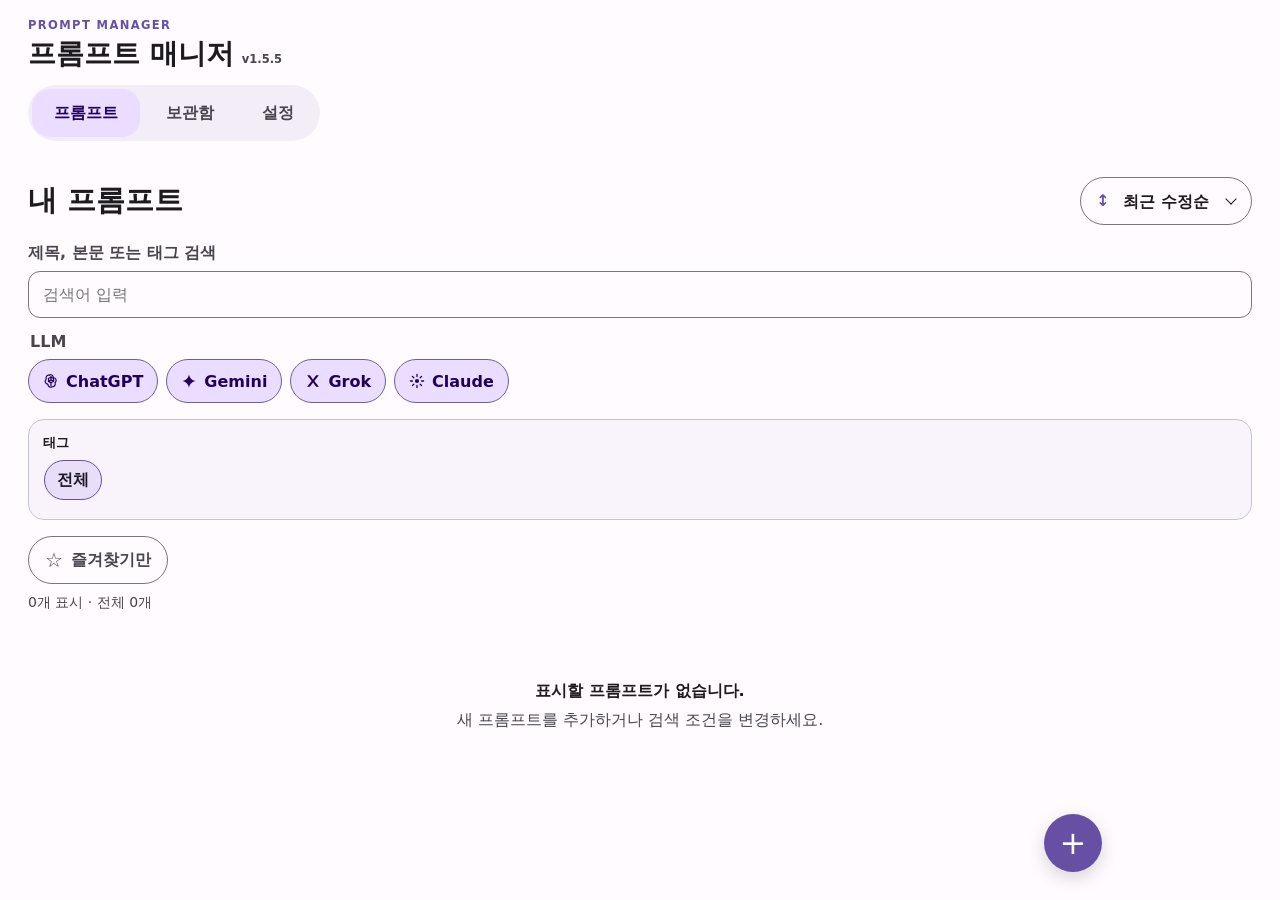
==== index.html @ d9c600dd "Release 1.5.5 archive swipe indicator" ====
<!doctype html>
<html lang="ko">
<head>
  <meta charset="UTF-8">
  <meta name="viewport" content="width=device-width, initial-scale=1, viewport-fit=cover">
  <meta name="theme-color" content="#6750a4">
  <meta name="description" content="ChatGPT, Gemini, Grok, Claude 프롬프트를 기기 안에 저장하고 관리하는 오프라인 PWA">
  <meta name="apple-mobile-web-app-capable" content="yes">
  <meta name="apple-mobile-web-app-status-bar-style" content="default">
  <meta name="apple-mobile-web-app-title" content="프롬프트 매니저">
  <title>Prompt Manager</title>
  <link rel="manifest" href="./manifest.webmanifest?v=1.5.5">
  <link rel="icon" href="./icons/icon.svg" type="image/svg+xml">
  <link rel="apple-touch-icon" href="./icons/icon.svg">
  <link rel="stylesheet" href="./styles.css?v=1.5.5">
  <link rel="stylesheet" href="./fixes.css?v=1.5.5">
  <link rel="stylesheet" href="./detail-layout.css?v=1.5.5">
  <link rel="stylesheet" href="./archive-grouping.css?v=1.5.5" data-archive-grouping-style>
  <link rel="stylesheet" href="./image-viewer-fit.css?v=1.5.5">
  <link rel="stylesheet" href="./tag-ui-fixes.css?v=1.5.5">
  <link rel="stylesheet" href="./favorite-editor-ui.css?v=1.5.5">
</head>
<body>
  <div class="app-shell">
    <header class="top-app-bar">
      <div>
        <p class="eyebrow">Prompt Manager</p>
        <div class="app-title-row">
          <h1>프롬프트 매니저</h1>
          <span class="app-version-badge" aria-label="앱 버전 1.5.5">v1.5.5</span>
        </div>
      </div>
      <button id="installButton" class="icon-button hidden" type="button" aria-label="앱 설치" title="앱 설치">↓</button>
    </header>

    <nav class="navigation" aria-label="주요 화면">
      <button class="nav-item active" type="button" data-route="library" aria-current="page">보관함</button>
      <button class="nav-item" type="button" data-route="settings">설정</button>
    </nav>

    <main>
      <section id="libraryScreen" class="screen active" aria-labelledby="libraryHeading">
        <div class="screen-heading">
          <div>
            <h2 id="libraryHeading">내 프롬프트</h2>
            <p id="promptCount" class="supporting-text">0개</p>
          </div>
          <button id="addPromptButton" class="filled-button" type="button">새 프롬프트</button>
        </div>

        <div class="search-box">
          <label for="searchInput">제목, 본문 또는 태그 검색</label>
          <input id="searchInput" type="search" autocomplete="off" placeholder="검색어 입력">
        </div>

        <div class="filter-grid" aria-label="목록 필터와 정렬">
          <fieldset class="llm-filter-field">
            <legend>LLM</legend>
            <div id="llmFilterButtons" class="llm-filter-buttons" role="group" aria-label="LLM 조회 조건">
              <button class="llm-filter-button active" type="button" data-llm-filter="CHATGPT" aria-pressed="true">ChatGPT</button>
              <button class="llm-filter-button active" type="button" data-llm-filter="GEMINI" aria-pressed="true">Gemini</button>
              <button class="llm-filter-button active" type="button" data-llm-filter="GROK" aria-pressed="true">Grok</button>
              <button class="llm-filter-button active" type="button" data-llm-filter="CLAUDE" aria-pressed="true">Claude</button>
            </div>
            <select id="llmFilter" class="visually-hidden" tabindex="-1" aria-hidden="true">
              <option value="ALL" selected>전체</option>
            </select>
          </fieldset>
          <div class="list-options">
            <label class="sort-field">
              <span>정렬</span>
              <select id="sortOrder">
                <option value="UPDATED_DESC">최근 수정순</option>
                <option value="CREATED_DESC">최근 생성순</option>
                <option value="TITLE_ASC">제목순</option>
              </select>
            </label>
            <label class="checkbox-field">
              <input id="favoritesOnly" type="checkbox">
              <span>즐겨찾기만</span>
            </label>
          </div>
        </div>

        <div id="promptList" class="prompt-list" aria-live="polite"></div>
        <div id="emptyState" class="empty-state hidden">
          <strong>표시할 프롬프트가 없습니다.</strong>
          <p>새 프롬프트를 추가하거나 검색 조건을 변경하세요.</p>
        </div>
      </section>

      <section id="settingsScreen" class="screen" aria-labelledby="settingsHeading">
        <div class="screen-heading">
          <div>
            <h2 id="settingsHeading">설정</h2>
            <p class="supporting-text">데이터는 이 브라우저의 IndexedDB에만 저장됩니다.</p>
          </div>
        </div>

        <div class="settings-stack">
          <section class="card" aria-labelledby="themeHeading">
            <h3 id="themeHeading">테마</h3>
            <div class="radio-group">
              <label><input type="radio" name="theme" value="system" checked> 시스템 설정</label>
              <label><input type="radio" name="theme" value="light"> 라이트</label>
              <label><input type="radio" name="theme" value="dark"> 다크</label>
            </div>
          </section>

          <section class="card" aria-labelledby="backupHeading">
            <h3 id="backupHeading">백업 및 복원</h3>
            <p class="supporting-text">첨부 이미지를 포함한 JSON 백업 파일을 정기적으로 보관하세요.</p>
            <div class="button-row wrap">
              <button id="exportButton" class="outlined-button" type="button">JSON 백업</button>
              <button id="restoreButton" class="outlined-button" type="button">JSON 복원</button>
            </div>
            <label>
              <span>복원 방식</span>
              <select id="restoreMode">
                <option value="DEDUPLICATE">중복 제외 후 추가</option>
                <option value="APPEND">기존 데이터에 추가</option>
                <option value="REPLACE">기존 데이터 삭제 후 전체 복원</option>
              </select>
            </label>
            <input id="restoreFileInput" class="visually-hidden" type="file" accept="application/json,.json">
          </section>

          <section class="card" aria-labelledby="storageHeading">
            <h3 id="storageHeading">로컬 저장소</h3>
            <p id="storageSummary" class="supporting-text">저장소 정보를 불러오는 중입니다.</p>
            <button id="persistStorageButton" class="outlined-button" type="button">저장소 유지 요청</button>
          </section>

          <section class="card" aria-labelledby="aboutHeading">
            <h3 id="aboutHeading">앱 정보</h3>
            <dl class="info-list">
              <div><dt>버전</dt><dd>v1.5.5</dd></div>
              <div><dt>지원 LLM</dt><dd>ChatGPT · Gemini · Grok · Claude</dd></div>
              <div><dt>네트워크 전송</dt><dd>없음</dd></div>
              <div><dt>데이터 위치</dt><dd>현재 기기 브라우저</dd></div>
            </dl>
          </section>
        </div>
      </section>
    </main>
  </div>

  <dialog id="editorDialog" class="dialog">
    <form id="promptForm" method="dialog">
      <div class="dialog-header">
        <div>
          <p class="eyebrow">Prompt Editor</p>
          <h2 id="editorTitle">새 프롬프트</h2>
        </div>
        <button id="closeEditorButton" class="icon-button" type="button" aria-label="편집 닫기">×</button>
      </div>
      <div class="dialog-content form-card">
        <div class="editor-options-row">
          <label class="editor-llm-field">
            <span>LLM 종류</span>
            <select id="promptLlm" required>
              <option value="CHATGPT">ChatGPT</option>
              <option value="GEMINI">Gemini</option>
              <option value="GROK">Grok</option>
              <option value="CLAUDE">Claude</option>
            </select>
          </label>
        </div>
        <input id="promptFavoriteInput" class="visually-hidden" type="checkbox" tabindex="-1" aria-hidden="true">
        <label>
          <span>제목</span>
          <input id="promptTitleInput" type="text" autocomplete="off" maxlength="50" required>
          <small id="titleCount">0 / 50자</small>
        </label>
        <div class="content-editor-field">
          <div class="field-label-row">
            <label for="promptContentInput">본문</label>
            <div class="field-action-buttons" aria-label="본문 입력 도구">
              <button id="clearPromptContentButton" class="field-icon-button" type="button" aria-label="본문 전체 지우기" title="본문 전체 지우기">
                <svg viewBox="0 0 24 24" aria-hidden="true" focusable="false">
                  <path d="M4 7h16M9 7V4h6v3M7 7l1 13h8l1-13M10 11v5M14 11v5"></path>
                </svg>
              </button>
              <button id="pastePromptContentButton" class="field-icon-button" type="button" aria-label="클립보드 내용 붙여넣기" title="클립보드 내용 붙여넣기">
                <svg viewBox="0 0 24 24" aria-hidden="true" focusable="false">
                  <path d="M9 5h6M9 3h6v4H9zM8 5H6a2 2 0 0 0-2 2v12a2 2 0 0 0 2 2h8M16 13v8M12 17h8"></path>
                </svg>
              </button>
            </div>
          </div>
          <textarea id="promptContentInput" rows="7" required></textarea>
        </div>

        <section class="image-attachment-field" aria-labelledby="imageAttachmentLabel">
          <div class="image-attachment-header">
            <div>
              <span id="imageAttachmentLabel">이미지 첨부</span>
              <small id="editorImageCount">0 / 5장</small>
            </div>
            <button id="addPromptImagesButton" class="outlined-button compact-button" type="button">이미지 추가</button>
          </div>
          <input id="promptImageInput" class="visually-hidden" type="file" accept="image/*" multiple>
          <div id="editorImageList" class="editor-image-list" aria-live="polite"></div>
          <p id="editorImageEmpty" class="image-empty-message">이미지를 최대 5장까지 첨부할 수 있습니다.</p>
        </section>
      </div>
      <div class="dialog-actions">
        <button id="cancelEditorButton" class="text-button" type="button">취소</button>
        <button class="filled-button" type="submit">저장</button>
      </div>
    </form>
  </dialog>

  <dialog id="detailDialog" class="dialog">
    <article>
      <div class="dialog-header">
        <div>
          <div class="detail-heading-meta">
            <span id="detailLlm" class="llm-badge">ChatGPT</span>
            <span id="detailVersion" class="prompt-version">v1</span>
          </div>
          <h2 id="detailTitle"></h2>
        </div>
        <button id="closeDetailButton" class="icon-button" type="button" aria-label="상세 닫기">×</button>
      </div>
      <div class="dialog-content">
        <p id="detailDates" class="supporting-text"></p>
        <pre id="detailContent" class="prompt-content"></pre>
        <section id="detailImagesSection" class="detail-images-section" aria-labelledby="detailImagesHeading" hidden>
          <h3 id="detailImagesHeading">첨부 이미지</h3>
          <div id="detailImageStrip" class="detail-image-strip" aria-label="첨부 이미지 썸네일"></div>
        </section>
      </div>
      <div class="dialog-actions spread">
        <button id="deletePromptButton" class="danger-button" type="button">삭제</button>
        <div class="button-row">
          <button id="favoritePromptButton" class="outlined-button" type="button">즐겨찾기</button>
          <button id="editPromptButton" class="filled-button" type="button">수정</button>
          <button id="copyPromptButton" class="outlined-button" type="button">복사</button>
          <button id="duplicatePromptButton" class="outlined-button" type="button">복제</button>
        </div>
      </div>
    </article>
  </dialog>

  <dialog id="imageViewerDialog" class="image-viewer-dialog" aria-label="첨부 이미지 확대 보기">
    <button id="closeImageViewerButton" class="image-viewer-close" type="button" aria-label="이미지 닫기" title="닫기">×</button>
    <div id="imageViewerStage" class="image-viewer-stage">
      <img id="imageViewerImage" alt="">
    </div>
    <p id="imageViewerCaption" class="image-viewer-caption"></p>
  </dialog>

  <div id="snackbar" class="snackbar" role="status" aria-live="polite"></div>
  <script type="module" src="./update-manager.js?v=1.5.5"></script>
  <script type="module" src="./app.js?v=1.5.5"></script>
  <script type="module" src="./card-favorite.js?v=1.5.5"></script>
  <script type="module" src="./llm-filter.js?v=1.5.5"></script>
  <script type="module" src="./editor-tools.js?v=1.5.5"></script>
  <script type="module" src="./navigation.js?v=1.5.5"></script>
  <script type="module" src="./ui-enhancements.js?v=1.5.5"></script>
  <script type="module" src="./archive-llm-filter.js?v=1.5.5"></script>
  <script src="./version-display.js?v=1.5.5"></script>
</body>
</html>
---- styles.css ----
:root {
  color-scheme: light dark;
  --primary: #6750a4;
  --on-primary: #ffffff;
  --primary-container: #eaddff;
  --on-primary-container: #21005d;
  --surface: #fffbfe;
  --surface-container: #f3edf7;
  --surface-container-high: #ece6f0;
  --on-surface: #1d1b20;
  --on-surface-variant: #49454f;
  --outline: #79747e;
  --error: #b3261e;
  --shadow: rgba(0, 0, 0, 0.16);
  --radius: 18px;
  --safe-bottom: env(safe-area-inset-bottom, 0px);
  font-family: system-ui, -apple-system, BlinkMacSystemFont, "Segoe UI", sans-serif;
}

:root[data-theme="dark"] {
  --primary: #d0bcff;
  --on-primary: #381e72;
  --primary-container: #4f378b;
  --on-primary-container: #eaddff;
  --surface: #141218;
  --surface-container: #211f26;
  --surface-container-high: #2b2930;
  --on-surface: #e6e0e9;
  --on-surface-variant: #cac4d0;
  --outline: #938f99;
  --error: #f2b8b5;
  --shadow: rgba(0, 0, 0, 0.45);
}

* { box-sizing: border-box; }
html {
  max-width: 100%;
  overflow-x: hidden;
  background: var(--surface);
}
body {
  margin: 0;
  min-width: 280px;
  min-height: 100vh;
  background: var(--surface);
  color: var(--on-surface);
  max-width: 100%;
  overflow-x: hidden;
}
button, input, textarea, select { font: inherit; }
button { min-height: 48px; }
button, select, input, textarea { border-radius: 12px; }
button:focus-visible, input:focus-visible, textarea:focus-visible, select:focus-visible {
  outline: 3px solid color-mix(in srgb, var(--primary) 45%, transparent);
  outline-offset: 2px;
}

.app-shell { max-width: 980px; margin: 0 auto; padding-bottom: calc(88px + var(--safe-bottom)); }
.top-app-bar {
  display: flex;
  align-items: center;
  justify-content: space-between;
  min-height: 80px;
  padding: 18px 20px 12px;
  position: sticky;
  top: 0;
  z-index: 10;
  background: color-mix(in srgb, var(--surface) 92%, transparent);
  backdrop-filter: blur(18px);
}
h1, h2, h3, p { margin-top: 0; }
h1 { margin-bottom: 0; font-size: clamp(1.35rem, 5vw, 1.75rem); }
h2 { margin-bottom: 4px; font-size: clamp(1.35rem, 5vw, 1.8rem); }
h3 { margin-bottom: 10px; }
.eyebrow { margin-bottom: 3px; color: var(--primary); font-size: .72rem; font-weight: 800; letter-spacing: .12em; text-transform: uppercase; }
.supporting-text { color: var(--on-surface-variant); margin-bottom: 0; line-height: 1.5; }

.navigation {
  position: fixed;
  z-index: 20;
  bottom: 0;
  left: 0;
  right: 0;
  display: grid;
  grid-template-columns: repeat(2, 1fr);
  gap: 4px;
  padding: 8px max(12px, env(safe-area-inset-left)) calc(8px + var(--safe-bottom)) max(12px, env(safe-area-inset-right));
  background: var(--surface-container);
  border-top: 1px solid color-mix(in srgb, var(--outline) 24%, transparent);
}
.nav-item { border: 0; background: transparent; color: var(--on-surface-variant); font-weight: 700; }
.nav-item.active { background: var(--primary-container); color: var(--on-primary-container); border-radius: 18px; }

.screen { display: none; padding: 12px 18px 32px; }
.screen.active { display: block; }
.screen-heading { display: flex; align-items: flex-start; justify-content: space-between; gap: 16px; margin: 14px 0 18px; }
.screen-heading > div { min-width: 0; }

.card {
  background: var(--surface-container);
  border-radius: var(--radius);
  padding: 18px;
  box-shadow: 0 1px 2px var(--shadow);
}
.settings-stack { display: grid; gap: 14px; }
.form-card { display: grid; gap: 16px; }
.filter-grid { display: grid; grid-template-columns: minmax(0, 1fr) minmax(0, 1fr); gap: 12px; margin: 14px 0 18px; }
.filter-grid .checkbox-field { grid-column: 1 / -1; }

label { display: grid; gap: 7px; color: var(--on-surface-variant); font-weight: 700; }
input, textarea, select {
  width: 100%;
  color: var(--on-surface);
  background: var(--surface);
  border: 1px solid var(--outline);
  padding: 13px 14px;
}
textarea { resize: vertical; line-height: 1.55; }
small { color: var(--on-surface-variant); font-weight: 500; }
.search-box { display: grid; gap: 7px; }
.checkbox-field { display: flex; align-items: center; min-height: 48px; gap: 10px; }
.checkbox-field input { width: 22px; height: 22px; accent-color: var(--primary); }
.radio-group { display: grid; gap: 4px; }
.radio-group label { display: flex; align-items: center; gap: 10px; min-height: 48px; }
.radio-group input { width: 22px; height: 22px; accent-color: var(--primary); }

.filled-button, .outlined-button, .text-button, .danger-button, .icon-button {
  border: 0;
  padding: 0 18px;
  cursor: pointer;
  font-weight: 750;
}
.filled-button { background: var(--primary); color: var(--on-primary); }
.outlined-button { background: transparent; color: var(--primary); border: 1px solid var(--outline); }
.text-button { background: transparent; color: var(--primary); }
.danger-button { background: transparent; color: var(--error); border: 1px solid color-mix(in srgb, var(--error) 60%, transparent); }
.icon-button { width: 48px; padding: 0; border-radius: 50%; background: transparent; color: var(--on-surface); font-size: 1.6rem; }
.button-row { display: flex; justify-content: flex-end; gap: 10px; }
.button-row.wrap { flex-wrap: wrap; justify-content: flex-start; }

.prompt-list { display: grid; gap: 12px; }
.prompt-card {
  width: 100%;
  text-align: left;
  color: inherit;
  background: var(--surface-container);
  border: 1px solid transparent;
  border-radius: var(--radius);
  padding: 16px;
  cursor: pointer;
}
.prompt-card:hover { border-color: color-mix(in srgb, var(--primary) 50%, transparent); }
.prompt-card-header { display: flex; justify-content: space-between; align-items: flex-start; gap: 12px; }
.prompt-card h3 { margin: 8px 0 7px; white-space: nowrap; overflow: hidden; text-overflow: ellipsis; }
.prompt-preview { margin: 0; color: var(--on-surface-variant); display: -webkit-box; -webkit-line-clamp: 3; -webkit-box-orient: vertical; overflow: hidden; line-height: 1.45; white-space: pre-wrap; }
.prompt-meta { margin-top: 12px; color: var(--on-surface-variant); font-size: .82rem; }
.favorite-mark { color: var(--primary); font-size: 1.35rem; line-height: 1; }
.llm-badge { display: inline-flex; align-items: center; min-height: 28px; padding: 4px 10px; border-radius: 999px; background: var(--primary-container); color: var(--on-primary-container); font-size: .78rem; font-weight: 800; }
.llm-badge[data-llm="GEMINI"]::before { content: "G · "; }
.llm-badge[data-llm="GROK"]::before { content: "X · "; }
.llm-badge[data-llm="CHATGPT"]::before { content: "C · "; }
.llm-badge[data-llm="CLAUDE"]::before { content: "A · "; }

.empty-state { text-align: center; padding: 54px 18px; color: var(--on-surface-variant); }
.empty-state strong { display: block; color: var(--on-surface); margin-bottom: 8px; }

.dialog {
  width: min(720px, calc(100vw - 24px));
  height: min(900px, calc(100dvh - 24px));
  max-width: calc(100vw - 24px);
  max-height: calc(100dvh - 24px);
  padding: 0;
  overflow: hidden;
  overscroll-behavior: contain;
  color: var(--on-surface);
  background: var(--surface);
  border: 0;
  border-radius: 24px;
  box-shadow: 0 20px 60px var(--shadow);
}
.dialog::backdrop { background: rgba(0, 0, 0, .48); backdrop-filter: blur(3px); }
.dialog form,
.dialog article {
  display: grid;
  grid-template-rows: auto minmax(0, 1fr) auto;
  width: 100%;
  height: 100%;
  min-width: 0;
  min-height: 0;
  overflow: hidden;
}
.dialog-header {
  display: flex;
  flex: 0 0 auto;
  align-items: flex-start;
  justify-content: space-between;
  gap: 16px;
  min-width: 0;
  max-width: 100%;
  padding: 20px 20px 10px;
  overflow: hidden;
  background: var(--surface);
  border-bottom: 1px solid color-mix(in srgb, var(--outline) 18%, transparent);
}
.dialog-header > div {
  flex: 1 1 auto;
  min-width: 0;
  max-width: 100%;
  overflow: hidden;
}
.dialog-header .icon-button { flex: 0 0 48px; }
.dialog-header h2,
.dialog-header .supporting-text {
  max-width: 100%;
  overflow-wrap: anywhere;
  word-break: break-word;
}
.dialog-content {
  min-width: 0;
  min-height: 0;
  max-width: 100%;
  overflow-x: hidden;
  overflow-y: auto;
  overscroll-behavior: contain;
  -webkit-overflow-scrolling: touch;
  padding: 12px 20px 20px;
}
.dialog-actions {
  display: flex;
  flex: 0 0 auto;
  justify-content: flex-end;
  gap: 10px;
  min-width: 0;
  max-width: 100%;
  padding: 12px 20px max(20px, calc(12px + var(--safe-bottom)));
  overflow-x: hidden;
  background: var(--surface);
  border-top: 1px solid color-mix(in srgb, var(--outline) 18%, transparent);
}
.dialog-actions.spread { justify-content: space-between; align-items: center; flex-wrap: wrap; }
.dialog-actions .button-row { min-width: 0; }
.prompt-content {
  display: block;
  width: 100%;
  min-width: 0;
  max-width: 100%;
  margin: 18px 0 0;
  overflow-x: hidden;
  overflow-wrap: anywhere;
  word-break: break-word;
  white-space: pre-wrap;
  font: inherit;
  line-height: 1.65;
  color: var(--on-surface);
}

.info-list { margin: 0; display: grid; gap: 10px; }
.info-list div { display: flex; justify-content: space-between; gap: 20px; }
.info-list dt { color: var(--on-surface-variant); }
.info-list dd { margin: 0; text-align: right; }

.snackbar {
  position: fixed;
  left: 50%;
  bottom: calc(88px + var(--safe-bottom));
  z-index: 50;
  transform: translate(-50%, 20px);
  width: min(420px, calc(100% - 32px));
  padding: 14px 18px;
  border-radius: 12px;
  background: var(--on-surface);
  color: var(--surface);
  opacity: 0;
  pointer-events: none;
  transition: .2s ease;
  box-shadow: 0 8px 28px var(--shadow);
}
.snackbar.show { opacity: 1; transform: translate(-50%, 0); }
.hidden, .visually-hidden { display: none !important; }
.visually-hidden { position: absolute; width: 1px; height: 1px; overflow: hidden; clip: rect(0, 0, 0, 0); }

@media (min-width: 760px) {
  .app-shell { padding-bottom: 24px; }
  .top-app-bar { padding-inline: 28px; }
  .navigation {
    position: sticky;
    top: 80px;
    width: fit-content;
    margin: 0 28px 10px;
    grid-template-columns: repeat(2, auto);
    border: 0;
    border-radius: 999px;
    padding: 4px;
  }
  .nav-item { padding-inline: 22px; }
  .screen { padding-inline: 28px; }
  .filter-grid { grid-template-columns: 1fr 1fr auto; align-items: end; }
  .filter-grid .checkbox-field { grid-column: auto; padding-bottom: 1px; }
  .snackbar { bottom: 28px; }
}

@media (max-width: 520px) {
  .screen-heading { align-items: stretch; flex-direction: column; }
  .screen-heading .filled-button { width: 100%; }
  .dialog {
    width: calc(100vw - 16px);
    height: calc(100dvh - 16px);
    max-width: calc(100vw - 16px);
    max-height: calc(100dvh - 16px);
    border-radius: 20px;
  }
  .dialog-header { padding: 16px 16px 10px; }
  .dialog-content { padding: 12px 16px 16px; }
  .dialog-actions {
    align-items: stretch;
    padding: 10px 16px max(16px, calc(10px + var(--safe-bottom)));
  }
  .dialog-actions.spread > button,
  .dialog-actions.spread .button-row { width: 100%; }
  .dialog-actions.spread .button-row {
    display: grid;
    grid-template-columns: repeat(3, minmax(0, 1fr));
  }
  .dialog-actions.spread .button-row button {
    min-width: 0;
    padding-inline: 8px;
    white-space: nowrap;
  }
}
---- fixes.css ----
html,
body {
  width: 100%;
  max-width: 100%;
  overflow-x: hidden;
}

body,
.app-shell,
main,
.screen,
.prompt-list {
  min-width: 0;
  max-width: 100%;
}

.app-shell,
main,
.screen,
.prompt-list {
  width: 100%;
  overflow-x: hidden;
}

.app-title-row {
  display: flex;
  align-items: baseline;
  gap: 8px;
  min-width: 0;
}

.app-title-row h1 {
  min-width: 0;
}

.app-version-badge {
  flex: 0 0 auto;
  color: var(--on-surface-variant);
  font-size: .72rem;
  font-weight: 800;
  white-space: nowrap;
}

.prompt-card {
  display: block;
  width: 100%;
  min-width: 0;
  max-width: 100%;
  inline-size: 100%;
  min-inline-size: 0;
  max-inline-size: 100%;
  overflow: hidden;
  white-space: normal;
}

.prompt-card > *,
.prompt-card-header,
.prompt-card h3,
.prompt-preview,
.prompt-meta {
  min-width: 0;
  max-width: 100%;
}

.prompt-card-header {
  width: 100%;
  overflow: hidden;
}

.prompt-card h3 {
  display: -webkit-box;
  width: 100%;
  overflow: hidden;
  text-overflow: ellipsis;
  white-space: normal;
  -webkit-box-orient: vertical;
  -webkit-line-clamp: 2;
  line-clamp: 2;
  line-height: 1.35;
}

.prompt-preview,
.prompt-meta {
  width: 100%;
  overflow: hidden;
  overflow-wrap: anywhere;
  word-break: break-word;
}

.prompt-preview {
  display: -webkit-box;
  -webkit-box-orient: vertical;
  -webkit-line-clamp: 3;
  line-clamp: 3;
  font-size: .875rem;
}

.llm-badge {
  gap: 6px;
}

.llm-badge::before,
.llm-filter-button::before {
  content: "";
  display: inline-block;
  width: 16px;
  height: 16px;
  flex: 0 0 16px;
  background-color: currentColor;
  -webkit-mask-position: center;
  -webkit-mask-repeat: no-repeat;
  -webkit-mask-size: contain;
  mask-position: center;
  mask-repeat: no-repeat;
  mask-size: contain;
}

.llm-badge[data-llm="CHATGPT"]::before,
.llm-filter-button[data-llm-filter="CHATGPT"]::before {
  content: "";
  -webkit-mask-image: url("./icons/llm-chatgpt.svg");
  mask-image: url("./icons/llm-chatgpt.svg");
}

.llm-badge[data-llm="GEMINI"]::before,
.llm-filter-button[data-llm-filter="GEMINI"]::before {
  content: "";
  -webkit-mask-image: url("./icons/llm-gemini.svg");
  mask-image: url("./icons/llm-gemini.svg");
}

.llm-badge[data-llm="GROK"]::before,
.llm-filter-button[data-llm-filter="GROK"]::before {
  content: "";
  -webkit-mask-image: url("./icons/llm-grok.svg");
  mask-image: url("./icons/llm-grok.svg");
}

.llm-badge[data-llm="CLAUDE"]::before,
.llm-filter-button[data-llm-filter="CLAUDE"]::before {
  content: "";
  -webkit-mask-image: url("./icons/llm-claude.svg");
  mask-image: url("./icons/llm-claude.svg");
}

.filter-grid {
  grid-template-columns: minmax(0, 1fr);
}

.llm-filter-field {
  grid-column: 1;
  min-width: 0;
  margin: 0;
  padding: 0;
  border: 0;
}

.llm-filter-field legend {
  margin-bottom: 8px;
  color: var(--on-surface-variant);
  font-weight: 700;
}

.llm-filter-buttons {
  display: flex;
  flex-wrap: wrap;
  gap: 8px;
  min-width: 0;
}

.llm-filter-button {
  display: inline-flex;
  align-items: center;
  justify-content: center;
  gap: 7px;
  min-height: 44px;
  padding: 0 14px;
  color: var(--on-surface-variant);
  background: transparent;
  border: 1px solid var(--outline);
  border-radius: 999px;
  cursor: pointer;
  font-weight: 750;
  transition: background-color .15s ease, color .15s ease, border-color .15s ease;
}

.llm-filter-button.active,
.llm-filter-button[aria-pressed="true"] {
  color: var(--on-primary-container);
  background: var(--primary-container);
  border-color: color-mix(in srgb, var(--primary) 55%, var(--outline));
}

.llm-filter-button[aria-pressed="false"] {
  opacity: .72;
}

.list-options {
  grid-column: 1;
  display: flex;
  justify-content: flex-end;
  align-items: flex-end;
  gap: 12px;
  min-width: 0;
}

.sort-field {
  flex: 0 0 auto;
  width: max-content;
  max-width: 100%;
}

.sort-field select {
  width: auto;
  min-width: 0;
  max-width: 100%;
}

.list-options .checkbox-field {
  flex: 0 0 auto;
  align-self: end;
  white-space: nowrap;
}

.prompt-meta {
  display: flex;
  align-items: center;
  flex-wrap: wrap;
  gap: 8px;
}

.prompt-version {
  display: inline-flex;
  align-items: center;
  min-height: 22px;
  padding: 2px 7px;
  border-radius: 999px;
  color: var(--on-surface-variant);
  background: color-mix(in srgb, var(--surface-container-high) 82%, transparent);
  font-size: .7rem;
  font-weight: 800;
  line-height: 1;
  white-space: nowrap;
}

.detail-heading-meta {
  display: flex;
  align-items: center;
  flex-wrap: wrap;
  gap: 8px;
  margin-bottom: 8px;
}

.editor-options-row {
  display: grid;
  grid-template-columns: repeat(2, minmax(0, 1fr));
  align-items: end;
  gap: 12px;
  min-width: 0;
}

.editor-llm-field,
.editor-favorite-field {
  width: 100%;
  min-width: 0;
}

.editor-favorite-field {
  justify-content: flex-start;
  min-height: 48px;
  padding: 0 12px;
  border: 1px solid var(--outline);
  border-radius: 12px;
  background: var(--surface);
  color: var(--on-surface);
}

.content-editor-field {
  display: grid;
  gap: 7px;
  min-width: 0;
}

.field-label-row {
  display: flex;
  align-items: center;
  justify-content: space-between;
  gap: 8px;
  min-width: 0;
  color: var(--on-surface-variant);
  font-weight: 700;
}

.field-label-row > label {
  display: block;
  min-width: 0;
  color: inherit;
  font-weight: inherit;
}

.field-action-buttons {
  display: flex;
  flex: 0 0 auto;
  align-items: center;
  gap: 2px;
}

.field-icon-button {
  display: inline-grid;
  place-items: center;
  width: 40px;
  min-width: 40px;
  height: 40px;
  min-height: 40px;
  padding: 0;
  color: var(--primary);
  background: transparent;
  border: 0;
  border-radius: 50%;
  cursor: pointer;
}

.field-icon-button:hover,
.field-icon-button:active {
  background: color-mix(in srgb, var(--primary) 12%, transparent);
}

.field-icon-button svg {
  width: 20px;
  height: 20px;
  fill: none;
  stroke: currentColor;
  stroke-width: 1.8;
  stroke-linecap: round;
  stroke-linejoin: round;
}

.image-attachment-field {
  display: grid;
  gap: 10px;
  min-width: 0;
  padding-top: 2px;
}

.image-attachment-header {
  display: flex;
  align-items: center;
  justify-content: space-between;
  gap: 12px;
  min-width: 0;
}

.image-attachment-header > div {
  display: grid;
  gap: 2px;
  min-width: 0;
  color: var(--on-surface-variant);
  font-weight: 700;
}

.compact-button {
  min-height: 42px;
  padding-inline: 14px;
  white-space: nowrap;
}

.compact-button:disabled {
  opacity: .5;
  cursor: default;
}

.editor-image-list {
  display: grid;
  grid-template-columns: repeat(5, minmax(0, 1fr));
  gap: 8px;
  min-width: 0;
}

.editor-image-item {
  position: relative;
  aspect-ratio: 1;
  min-width: 0;
  overflow: hidden;
  border: 1px solid color-mix(in srgb, var(--outline) 45%, transparent);
  border-radius: 12px;
  background: var(--surface-container);
}

.editor-image-item img {
  display: block;
  width: 100%;
  height: 100%;
  object-fit: cover;
}

.remove-image-button {
  position: absolute;
  top: 4px;
  right: 4px;
  display: inline-grid;
  place-items: center;
  width: 34px;
  min-width: 34px;
  height: 34px;
  min-height: 34px;
  padding: 0;
  border: 0;
  border-radius: 50%;
  background: rgba(0, 0, 0, .68);
  color: #fff;
  cursor: pointer;
  font-size: 1.25rem;
  line-height: 1;
}

.image-empty-message {
  margin: 0;
  color: var(--on-surface-variant);
  font-size: .82rem;
  line-height: 1.45;
}

.detail-images-section {
  margin-top: 22px;
}

.detail-images-section h3 {
  margin-bottom: 10px;
  font-size: 1rem;
}

.detail-image-strip {
  display: flex;
  gap: 10px;
  width: 100%;
  min-width: 0;
  overflow-x: auto;
  overflow-y: hidden;
  padding: 2px 2px 10px;
  scroll-snap-type: x proximity;
  overscroll-behavior-inline: contain;
  -webkit-overflow-scrolling: touch;
}

.detail-image-thumbnail {
  flex: 0 0 112px;
  width: 112px;
  height: 112px;
  min-height: 112px;
  padding: 0;
  overflow: hidden;
  border: 1px solid color-mix(in srgb, var(--outline) 45%, transparent);
  border-radius: 14px;
  background: var(--surface-container);
  cursor: pointer;
  scroll-snap-align: start;
}

.detail-image-thumbnail img {
  display: block;
  width: 100%;
  height: 100%;
  object-fit: cover;
}

.image-viewer-dialog {
  width: 100vw;
  height: 100dvh;
  max-width: 100vw;
  max-height: 100dvh;
  margin: 0;
  padding: 0;
  overflow: hidden;
  border: 0;
  border-radius: 0;
  background: #000;
  color: #fff;
}

.image-viewer-dialog::backdrop {
  background: #000;
}

.image-viewer-close {
  position: fixed;
  top: max(12px, env(safe-area-inset-top));
  right: max(12px, env(safe-area-inset-right));
  z-index: 2;
  display: inline-grid;
  place-items: center;
  width: 48px;
  min-width: 48px;
  height: 48px;
  min-height: 48px;
  padding: 0;
  border: 0;
  border-radius: 50%;
  background: rgba(0, 0, 0, .58);
  color: #fff;
  cursor: pointer;
  font-size: 2rem;
  line-height: 1;
}

.image-viewer-stage {
  display: grid;
  place-items: center;
  width: 100%;
  height: 100%;
  overflow: hidden;
  touch-action: none;
  user-select: none;
  -webkit-user-select: none;
  cursor: grab;
}

.image-viewer-stage:active {
  cursor: grabbing;
}

.image-viewer-stage img {
  display: block;
  max-width: 100%;
  max-height: 100%;
  object-fit: contain;
  transform-origin: center;
  will-change: transform;
  pointer-events: none;
}

.image-viewer-caption {
  position: fixed;
  left: 50%;
  bottom: max(14px, env(safe-area-inset-bottom));
  z-index: 2;
  transform: translateX(-50%);
  width: min(720px, calc(100% - 32px));
  margin: 0;
  padding: 8px 12px;
  overflow: hidden;
  color: #fff;
  background: rgba(0, 0, 0, .58);
  border-radius: 999px;
  font-size: .8rem;
  text-align: center;
  text-overflow: ellipsis;
  white-space: nowrap;
}

.prompt-card[hidden] {
  display: none !important;
}

@media (max-width: 620px) {
  .editor-image-list {
    grid-template-columns: repeat(3, minmax(0, 1fr));
  }
}

@media (max-width: 520px) {
  .llm-filter-buttons {
    display: grid;
    grid-template-columns: repeat(2, minmax(0, 1fr));
  }

  .llm-filter-button {
    width: 100%;
  }

  .list-options {
    flex-wrap: wrap;
  }

  .dialog-actions.spread .button-row {
    grid-template-columns: repeat(2, minmax(0, 1fr));
  }

  .editor-options-row {
    gap: 8px;
  }

  .editor-favorite-field {
    padding-inline: 8px;
  }

  .detail-image-thumbnail {
    flex-basis: 96px;
    width: 96px;
    height: 96px;
    min-height: 96px;
  }
}
---- detail-layout.css ----
#detailDialog .dialog-content {
  display: grid;
  grid-template-rows: auto minmax(0, 1fr) auto;
  gap: 0;
  min-height: 0;
  overflow: hidden;
  padding-bottom: 12px;
}

#detailDialog #detailTitle {
  margin-bottom: 0;
  font-size: 1.125rem;
  font-weight: 700;
  line-height: 1.4;
}

#detailDialog #detailDates {
  margin: 0;
  padding-bottom: 12px;
}

#detailDialog .prompt-content {
  min-height: 0;
  margin: 0;
  padding: 4px 4px 12px 0;
  overflow-x: hidden;
  overflow-y: auto;
  overscroll-behavior: contain;
  -webkit-overflow-scrolling: touch;
  scrollbar-gutter: stable;
}

#detailDialog .detail-images-section {
  min-width: 0;
  margin-top: 0;
  padding-top: 12px;
  background: var(--surface);
  border-top: 1px solid color-mix(in srgb, var(--outline) 18%, transparent);
}

#detailDialog .detail-images-section h3 {
  margin-bottom: 8px;
}

#detailDialog .detail-image-strip {
  padding-bottom: 4px;
}

.navigation {
  grid-template-columns: repeat(3, minmax(0, 1fr));
}

#libraryScreen .screen-heading {
  align-items: flex-end;
}

.library-sort-field {
  flex: 0 0 auto;
  margin-left: auto;
}

.library-sort-field select {
  width: auto;
  min-width: 132px;
}

#addPromptButton.new-prompt-fab {
  position: fixed;
  right: max(20px, env(safe-area-inset-right));
  bottom: calc(88px + var(--safe-bottom) + 16px);
  z-index: 19;
  display: inline-grid;
  place-items: center;
  width: 58px;
  min-width: 58px;
  height: 58px;
  min-height: 58px;
  padding: 0;
  border-radius: 50%;
  font-size: 2rem;
  font-weight: 400;
  line-height: 1;
  box-shadow: 0 6px 18px var(--shadow);
}

.prompt-card-header {
  align-items: center;
}

.prompt-card-primary-meta {
  display: flex;
  flex: 1 1 auto;
  align-items: center;
  flex-wrap: wrap;
  gap: 8px;
  min-width: 0;
}

.prompt-card-primary-meta .prompt-meta {
  width: auto;
  margin-top: 0;
}

.archive-screen-heading {
  align-items: center;
}

.archive-view-controls {
  display: inline-flex;
  flex: 0 0 auto;
  gap: 4px;
  padding: 4px;
  border-radius: 14px;
  background: var(--surface-container);
}

.archive-view-button {
  min-width: 48px;
  min-height: 42px;
  padding: 0 10px;
  border: 0;
  border-radius: 10px;
  color: var(--on-surface-variant);
  background: transparent;
  cursor: pointer;
  font-size: .78rem;
  font-weight: 800;
}

.archive-view-button.active,
.archive-view-button[aria-pressed="true"] {
  color: var(--on-primary-container);
  background: var(--primary-container);
}

.image-archive-grid {
  display: grid;
  grid-template-columns: repeat(3, minmax(0, 1fr));
  gap: 10px;
  width: 100%;
  min-width: 0;
}

.image-archive-grid[data-columns="2"] {
  grid-template-columns: repeat(2, minmax(0, 1fr));
}

.image-archive-grid[data-columns="4"] {
  grid-template-columns: repeat(4, minmax(0, 1fr));
  gap: 8px;
}

.image-archive-item {
  position: relative;
  display: block;
  width: 100%;
  min-width: 0;
  min-height: 0;
  aspect-ratio: 1;
  padding: 0;
  overflow: hidden;
  border: 1px solid color-mix(in srgb, var(--outline) 35%, transparent);
  border-radius: 14px;
  background: var(--surface-container);
  cursor: pointer;
}

.image-archive-item img {
  display: block;
  width: 100%;
  height: 100%;
  object-fit: cover;
  transition: transform .18s ease;
}

.image-archive-item:hover img {
  transform: scale(1.025);
}

.image-archive-caption {
  position: absolute;
  left: 0;
  right: 0;
  bottom: 0;
  padding: 18px 8px 7px;
  overflow: hidden;
  color: #fff;
  background: linear-gradient(transparent, rgba(0, 0, 0, .72));
  font-size: .72rem;
  font-weight: 750;
  line-height: 1.25;
  text-align: left;
  text-overflow: ellipsis;
  white-space: nowrap;
}

@media (min-width: 760px) {
  .navigation {
    grid-template-columns: repeat(3, auto);
  }

  #addPromptButton.new-prompt-fab {
    right: max(32px, calc((100vw - 980px) / 2 + 28px));
    bottom: 28px;
  }
}

@media (max-width: 520px) {
  #libraryScreen .screen-heading {
    display: grid;
    grid-template-columns: minmax(0, 1fr) auto;
    align-items: end;
  }

  #libraryScreen .screen-heading > div:first-child {
    grid-column: 1;
  }

  .library-sort-field {
    grid-column: 2;
    margin-left: 0;
  }

  .library-sort-field select {
    min-width: 124px;
  }

  #addPromptButton.new-prompt-fab {
    width: 58px;
    min-width: 58px;
    height: 58px;
    min-height: 58px;
  }

  .archive-screen-heading {
    display: flex;
    flex-direction: row;
    align-items: center;
  }

  .archive-view-controls {
    margin-left: auto;
  }

  .archive-view-button {
    min-width: 44px;
    padding-inline: 8px;
  }
}
---- archive-grouping.css ----
#archiveScreen .archive-screen-heading {
  display: grid;
  grid-template-columns: minmax(0, 1fr);
  align-items: start;
  gap: 12px;
  width: 100%;
  margin-bottom: 14px;
}

#archiveScreen .archive-screen-heading > div:first-child {
  width: 100%;
  min-width: 0;
}

#archiveHeading {
  margin: 0 0 3px;
  white-space: nowrap;
  word-break: keep-all;
  overflow-wrap: normal;
}

#archiveImageCount {
  max-width: 100%;
  white-space: normal;
  word-break: keep-all;
  overflow-wrap: normal;
}

.archive-llm-filter-field {
  min-width: 0;
  margin: 0;
  padding: 0;
  border: 0;
}

.archive-llm-filter-field legend {
  margin-bottom: 7px;
  padding: 0;
  color: var(--on-surface-variant);
  font-size: .78rem;
  font-weight: 800;
}

.archive-llm-filter-buttons {
  display: grid;
  grid-template-columns: repeat(4, minmax(0, 1fr));
  gap: 6px;
  width: 100%;
  min-width: 0;
}

.archive-llm-filter-button {
  min-width: 0;
  min-height: 44px;
  padding: 0 8px;
  overflow: hidden;
  border: 1px solid color-mix(in srgb, var(--outline) 38%, transparent);
  border-radius: 12px;
  color: var(--on-surface-variant);
  background: var(--surface-container);
  cursor: pointer;
  font-size: .78rem;
  font-weight: 800;
  line-height: 1.2;
  text-overflow: ellipsis;
  white-space: nowrap;
}

.archive-llm-filter-button.active,
.archive-llm-filter-button[aria-pressed="true"] {
  border-color: color-mix(in srgb, var(--primary) 52%, transparent);
  color: var(--on-primary-container);
  background: var(--primary-container);
}

.archive-toolbar {
  display: grid;
  grid-template-columns: minmax(0, 1fr) minmax(0, 1.35fr);
  align-items: stretch;
  gap: 8px;
  width: 100%;
  min-width: 0;
}

.archive-mode-controls,
.archive-view-controls {
  display: flex;
  width: 100%;
  min-width: 0;
  gap: 4px;
  padding: 4px;
  border-radius: 14px;
  background: var(--surface-container);
}

.archive-mode-button,
.archive-view-button {
  flex: 1 1 0;
  min-width: 0;
  min-height: 44px;
  padding: 0 6px;
  border: 0;
  border-radius: 10px;
  color: var(--on-surface-variant);
  background: transparent;
  cursor: pointer;
  font-size: .78rem;
  font-weight: 800;
  line-height: 1.2;
  white-space: nowrap;
}

.archive-mode-button.active,
.archive-mode-button[aria-pressed="true"],
.archive-view-button.active,
.archive-view-button[aria-pressed="true"] {
  color: var(--on-primary-container);
  background: var(--primary-container);
}

#archiveScreen .image-archive-grid {
  align-content: start;
  margin-top: 0;
}

.image-archive-item[hidden],
.archive-prompt-group[hidden] {
  display: none !important;
}

.image-archive-grid[data-mode="GROUPED"] {
  display: grid;
  grid-template-columns: minmax(0, 1fr);
  gap: 16px;
}

.archive-prompt-group {
  min-width: 0;
  padding: 14px;
  border: 1px solid color-mix(in srgb, var(--outline) 26%, transparent);
  border-radius: 18px;
  background: var(--surface-container);
}

.archive-prompt-group-header {
  display: flex;
  align-items: center;
  justify-content: space-between;
  gap: 12px;
  min-width: 0;
  margin-bottom: 10px;
}

.archive-prompt-group-header h3 {
  min-width: 0;
  margin: 0;
  overflow: hidden;
  font-size: 1rem;
  line-height: 1.4;
  text-overflow: ellipsis;
  white-space: nowrap;
}

.archive-prompt-group-count {
  flex: 0 0 auto;
  padding: 3px 8px;
  border-radius: 999px;
  color: var(--on-surface-variant);
  background: var(--surface-container-high);
  font-size: .72rem;
  font-weight: 800;
  white-space: nowrap;
}

.archive-prompt-group-grid {
  display: grid;
  grid-template-columns: repeat(3, minmax(0, 1fr));
  gap: 10px;
  min-width: 0;
}

.image-archive-grid[data-columns="2"] .archive-prompt-group-grid {
  grid-template-columns: repeat(2, minmax(0, 1fr));
}

.image-archive-grid[data-columns="4"] .archive-prompt-group-grid {
  grid-template-columns: repeat(4, minmax(0, 1fr));
  gap: 8px;
}

.image-archive-grid[data-mode="GROUPED"] .image-archive-item {
  background: var(--surface);
}

@media (max-width: 520px) {
  #archiveScreen {
    padding-top: 8px;
  }

  #archiveScreen .archive-screen-heading {
    margin-top: 8px;
  }

  .archive-llm-filter-buttons {
    grid-template-columns: repeat(2, minmax(0, 1fr));
  }

  .archive-prompt-group {
    padding: 12px;
  }
}

@media (max-width: 380px) {
  .archive-toolbar {
    grid-template-columns: minmax(0, 1fr);
  }
}


.archive-load-more-indicator {
  display: flex;
  min-height: 58px;
  align-items: center;
  justify-content: center;
  padding: 8px 0 18px;
}

.archive-load-more-indicator[hidden] {
  display: none !important;
}

.archive-swipe-cue {
  display: grid;
  width: 42px;
  height: 42px;
  place-items: center;
  border-radius: 999px;
  color: var(--primary);
  background: color-mix(in srgb, var(--primary-container) 72%, transparent);
  box-shadow: 0 4px 14px color-mix(in srgb, var(--primary) 12%, transparent);
  animation: archive-swipe-cue-float 1.55s ease-in-out infinite;
}

.archive-swipe-cue svg {
  width: 24px;
  height: 28px;
  fill: none;
  stroke: currentColor;
  stroke-width: 2.2;
  stroke-linecap: round;
  stroke-linejoin: round;
}

.archive-swipe-cue path:first-child {
  opacity: .52;
}

@keyframes archive-swipe-cue-float {
  0%, 100% {
    transform: translateY(4px);
    opacity: .58;
  }
  50% {
    transform: translateY(-5px);
    opacity: 1;
  }
}

@media (prefers-reduced-motion: reduce) {
  .archive-swipe-cue {
    animation: none;
  }
}
---- image-viewer-fit.css ----
.image-viewer-dialog {
  position: fixed;
  inset: 0;
  width: 100dvw;
  height: 100dvh;
  max-width: none;
  max-height: none;
  margin: 0;
  overflow: hidden;
}

.image-viewer-stage {
  position: absolute;
  inset:
    env(safe-area-inset-top, 0px)
    env(safe-area-inset-right, 0px)
    env(safe-area-inset-bottom, 0px)
    env(safe-area-inset-left, 0px);
  display: grid;
  place-items: center;
  width: auto;
  height: auto;
  min-width: 0;
  min-height: 0;
  overflow: hidden;
}

.image-viewer-stage img {
  grid-area: 1 / 1;
  display: block;
  width: auto;
  height: auto;
  min-width: 0;
  min-height: 0;
  max-width: 100%;
  max-height: 100%;
  object-fit: contain;
  object-position: center;
  transform-origin: center center;
}

@supports not (height: 100dvh) {
  .image-viewer-dialog {
    width: 100vw;
    height: 100vh;
  }
}
---- tag-ui-fixes.css ----
/* v1.1.3: tag layout spacing and compact editor chips */
@import url("./prompt-organization-backup.css?v=1.1.3");

#libraryScreen .organization-filters {
  margin-top: 16px;
}

#detailDialog .dialog-content {
  grid-template-rows: auto auto minmax(0, 1fr) auto;
}

#detailDialog #detailDates {
  grid-row: 1;
}

#detailDialog #detailOrganization {
  grid-row: 2;
  min-width: 0;
  margin: 0;
  padding: 0 0 12px;
  align-self: start;
}

#detailDialog #detailOrganization[hidden] {
  display: none;
}

#detailDialog #detailContent {
  grid-row: 3;
}

#detailDialog #detailImagesSection {
  grid-row: 4;
}

#editorDialog .prompt-organization-editor {
  gap: 10px;
  padding: 12px;
}

#editorDialog .tag-editor-field {
  gap: 6px;
  min-width: 0;
}

#editorDialog .prompt-tag-chips {
  gap: 5px;
  min-height: 0;
}

#editorDialog .editable-tag-chip {
  min-height: 30px;
  gap: 2px;
  padding: 3px 3px 3px 9px;
  font-size: 0.78rem;
  line-height: 1.1;
}

#editorDialog .editable-tag-chip button {
  flex: 0 0 24px;
  width: 24px;
  min-width: 24px;
  height: 24px;
  min-height: 24px;
  padding: 0;
  line-height: 1;
}

#editorDialog #promptTagInput {
  min-height: 44px;
  padding-block: 10px;
}

#editorDialog .tag-editor-field > small {
  line-height: 1.35;
}

@media (max-width: 520px) {
  #editorDialog .prompt-organization-editor {
    padding: 10px;
  }
}
---- favorite-editor-ui.css ----
#promptForm .dialog-content.form-card {
  gap: 10px;
}

#promptForm .editor-options-row {
  grid-template-columns: minmax(0, 1fr);
  gap: 0;
}

#promptForm .editor-llm-field,
#promptForm .form-card > label,
#promptForm .content-editor-field {
  gap: 5px;
}

#promptForm .field-action-buttons {
  gap: 0;
}

#promptForm .field-icon-button {
  width: 36px;
  min-width: 36px;
  height: 36px;
  min-height: 36px;
}

#promptForm .prompt-organization-editor {
  gap: 8px;
  padding: 10px 12px;
  border-radius: 14px;
}

#promptForm .prompt-organization-editor .tag-editor-field {
  gap: 5px;
}

#promptForm .prompt-organization-editor input {
  padding-block: 10px;
}

#promptForm .prompt-organization-editor small {
  line-height: 1.3;
}

#promptForm .image-attachment-field {
  gap: 6px;
  padding-top: 0;
}

#promptForm .image-attachment-header {
  gap: 8px;
}

#promptForm .image-attachment-header > div {
  gap: 0;
}

#promptForm .compact-button {
  min-height: 40px;
}

.prompt-card-header {
  position: relative;
  min-height: 40px;
  padding-right: 46px;
  overflow: visible;
}

.prompt-card .favorite-mark[data-card-favorite="true"] {
  position: absolute;
  top: 0;
  right: 0;
  display: grid;
  place-items: center;
  width: 40px;
  min-width: 40px;
  height: 40px;
  min-height: 40px;
  padding: 0;
  border-radius: 50%;
  background: color-mix(in srgb, var(--surface-container-high) 72%, transparent);
  color: var(--on-surface-variant);
  cursor: pointer;
  font-size: 1.55rem;
  font-weight: 700;
  line-height: 1;
  user-select: none;
  -webkit-user-select: none;
  -webkit-tap-highlight-color: transparent;
}

.prompt-card .favorite-mark[data-card-favorite="true"].active {
  background: color-mix(in srgb, var(--primary-container) 78%, transparent);
  color: var(--primary);
}

.prompt-card .favorite-mark[data-card-favorite="true"]:active {
  transform: scale(.94);
}

.prompt-card .favorite-mark[data-card-favorite="true"]:focus-visible {
  outline: 3px solid color-mix(in srgb, var(--primary) 45%, transparent);
  outline-offset: 2px;
}

@media (max-width: 520px) {
  #editorDialog .dialog-header {
    padding: 14px 16px 8px;
  }

  #promptForm .dialog-content.form-card {
    gap: 9px;
    padding: 8px 16px 12px;
  }

  #promptForm .prompt-organization-editor {
    padding: 9px 11px;
  }
}
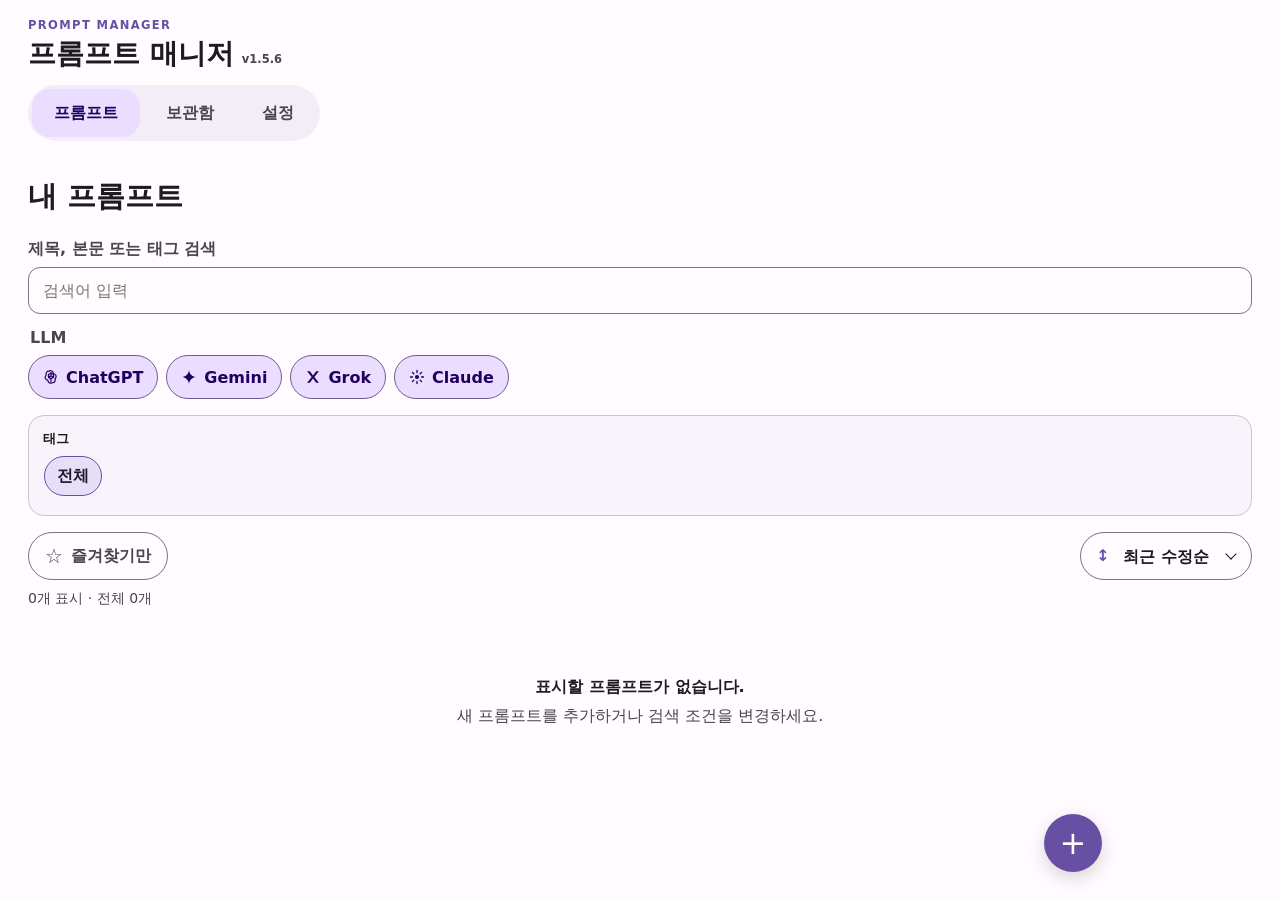
==== commit 6d803cf5: "Release 1.5.6 archive row fill alignment" ====
--- a/index.html
+++ b/index.html
@@ -9,16 +9,16 @@
   <meta name="apple-mobile-web-app-status-bar-style" content="default">
   <meta name="apple-mobile-web-app-title" content="프롬프트 매니저">
   <title>Prompt Manager</title>
-  <link rel="manifest" href="./manifest.webmanifest?v=1.5.5">
+  <link rel="manifest" href="./manifest.webmanifest?v=1.5.6">
   <link rel="icon" href="./icons/icon.svg" type="image/svg+xml">
   <link rel="apple-touch-icon" href="./icons/icon.svg">
-  <link rel="stylesheet" href="./styles.css?v=1.5.5">
-  <link rel="stylesheet" href="./fixes.css?v=1.5.5">
-  <link rel="stylesheet" href="./detail-layout.css?v=1.5.5">
-  <link rel="stylesheet" href="./archive-grouping.css?v=1.5.5" data-archive-grouping-style>
-  <link rel="stylesheet" href="./image-viewer-fit.css?v=1.5.5">
-  <link rel="stylesheet" href="./tag-ui-fixes.css?v=1.5.5">
-  <link rel="stylesheet" href="./favorite-editor-ui.css?v=1.5.5">
+  <link rel="stylesheet" href="./styles.css?v=1.5.6">
+  <link rel="stylesheet" href="./fixes.css?v=1.5.6">
+  <link rel="stylesheet" href="./detail-layout.css?v=1.5.6">
+  <link rel="stylesheet" href="./archive-grouping.css?v=1.5.6" data-archive-grouping-style>
+  <link rel="stylesheet" href="./image-viewer-fit.css?v=1.5.6">
+  <link rel="stylesheet" href="./tag-ui-fixes.css?v=1.5.6">
+  <link rel="stylesheet" href="./favorite-editor-ui.css?v=1.5.6">
 </head>
 <body>
   <div class="app-shell">
@@ -27,7 +27,7 @@
         <p class="eyebrow">Prompt Manager</p>
         <div class="app-title-row">
           <h1>프롬프트 매니저</h1>
-          <span class="app-version-badge" aria-label="앱 버전 1.5.5">v1.5.5</span>
+          <span class="app-version-badge" aria-label="앱 버전 1.5.6">v1.5.6</span>
         </div>
       </div>
       <button id="installButton" class="icon-button hidden" type="button" aria-label="앱 설치" title="앱 설치">↓</button>
@@ -134,7 +134,7 @@
           <section class="card" aria-labelledby="aboutHeading">
             <h3 id="aboutHeading">앱 정보</h3>
             <dl class="info-list">
-              <div><dt>버전</dt><dd>v1.5.5</dd></div>
+              <div><dt>버전</dt><dd>v1.5.6</dd></div>
               <div><dt>지원 LLM</dt><dd>ChatGPT · Gemini · Grok · Claude</dd></div>
               <div><dt>네트워크 전송</dt><dd>없음</dd></div>
               <div><dt>데이터 위치</dt><dd>현재 기기 브라우저</dd></div>
@@ -252,14 +252,14 @@
   </dialog>
 
   <div id="snackbar" class="snackbar" role="status" aria-live="polite"></div>
-  <script type="module" src="./update-manager.js?v=1.5.5"></script>
-  <script type="module" src="./app.js?v=1.5.5"></script>
-  <script type="module" src="./card-favorite.js?v=1.5.5"></script>
-  <script type="module" src="./llm-filter.js?v=1.5.5"></script>
-  <script type="module" src="./editor-tools.js?v=1.5.5"></script>
-  <script type="module" src="./navigation.js?v=1.5.5"></script>
-  <script type="module" src="./ui-enhancements.js?v=1.5.5"></script>
-  <script type="module" src="./archive-llm-filter.js?v=1.5.5"></script>
-  <script src="./version-display.js?v=1.5.5"></script>
+  <script type="module" src="./update-manager.js?v=1.5.6"></script>
+  <script type="module" src="./app.js?v=1.5.6"></script>
+  <script type="module" src="./card-favorite.js?v=1.5.6"></script>
+  <script type="module" src="./llm-filter.js?v=1.5.6"></script>
+  <script type="module" src="./editor-tools.js?v=1.5.6"></script>
+  <script type="module" src="./navigation.js?v=1.5.6"></script>
+  <script type="module" src="./ui-enhancements.js?v=1.5.6"></script>
+  <script type="module" src="./archive-llm-filter.js?v=1.5.6"></script>
+  <script src="./version-display.js?v=1.5.6"></script>
 </body>
 </html>
--- a/archive-grouping.css
+++ b/archive-grouping.css
@@ -219,10 +219,10 @@
 
 .archive-load-more-indicator {
   display: flex;
-  min-height: 58px;
+  min-height: 46px;
   align-items: center;
   justify-content: center;
-  padding: 8px 0 18px;
+  padding: 4px 0 2px;
 }
 
 .archive-load-more-indicator[hidden] {
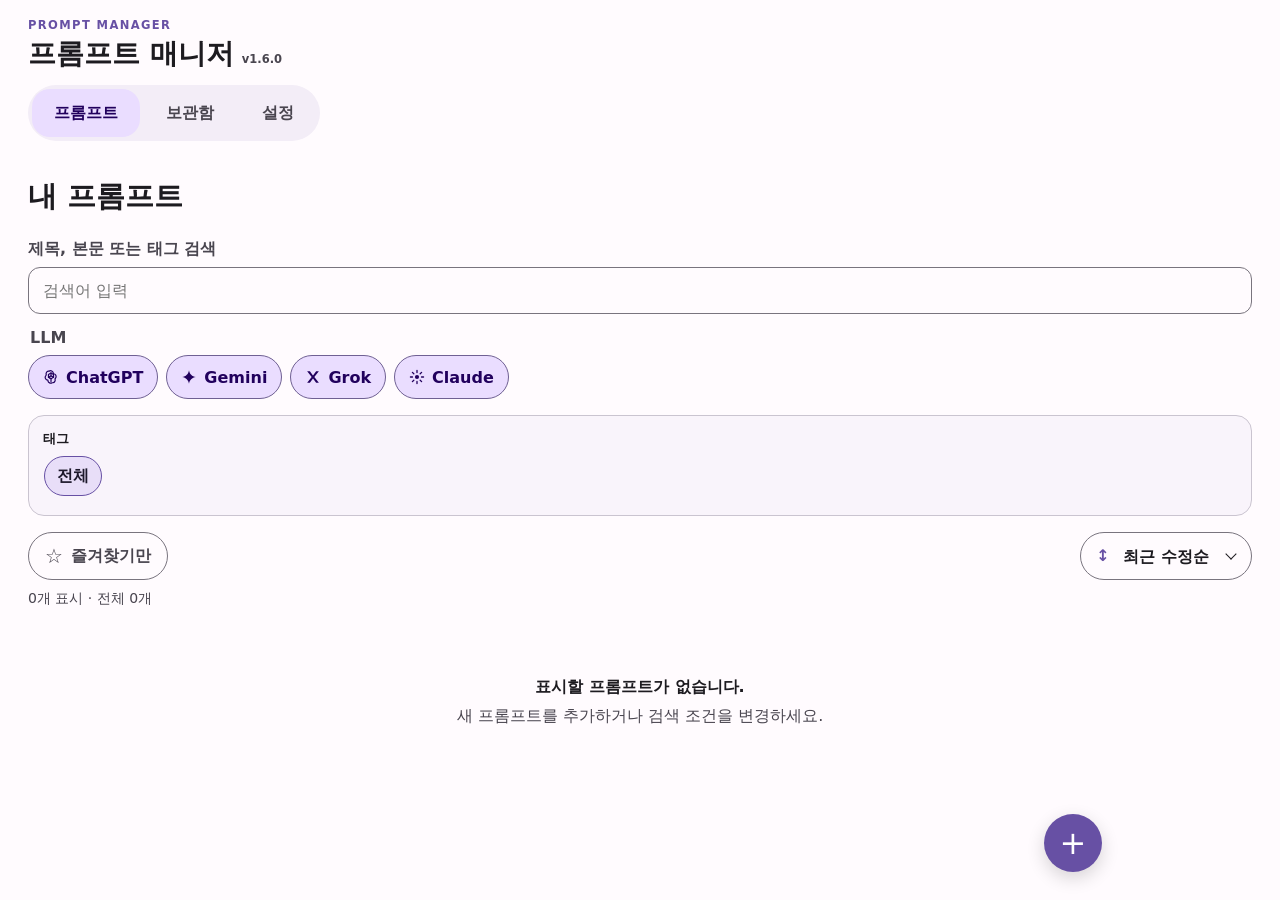
==== commit c7de3dcd: "feat: add custom LLM settings" ====
--- a/index.html
+++ b/index.html
@@ -4,21 +4,21 @@
   <meta charset="UTF-8">
   <meta name="viewport" content="width=device-width, initial-scale=1, viewport-fit=cover">
   <meta name="theme-color" content="#6750a4">
-  <meta name="description" content="ChatGPT, Gemini, Grok, Claude 프롬프트를 기기 안에 저장하고 관리하는 오프라인 PWA">
+  <meta name="description" content="여러 LLM의 프롬프트를 기기 안에 저장하고 관리하는 오프라인 PWA">
   <meta name="apple-mobile-web-app-capable" content="yes">
   <meta name="apple-mobile-web-app-status-bar-style" content="default">
   <meta name="apple-mobile-web-app-title" content="프롬프트 매니저">
   <title>Prompt Manager</title>
-  <link rel="manifest" href="./manifest.webmanifest?v=1.5.6">
+  <link rel="manifest" href="./manifest.webmanifest?v=1.6.0">
   <link rel="icon" href="./icons/icon.svg" type="image/svg+xml">
   <link rel="apple-touch-icon" href="./icons/icon.svg">
-  <link rel="stylesheet" href="./styles.css?v=1.5.6">
-  <link rel="stylesheet" href="./fixes.css?v=1.5.6">
-  <link rel="stylesheet" href="./detail-layout.css?v=1.5.6">
-  <link rel="stylesheet" href="./archive-grouping.css?v=1.5.6" data-archive-grouping-style>
-  <link rel="stylesheet" href="./image-viewer-fit.css?v=1.5.6">
-  <link rel="stylesheet" href="./tag-ui-fixes.css?v=1.5.6">
-  <link rel="stylesheet" href="./favorite-editor-ui.css?v=1.5.6">
+  <link rel="stylesheet" href="./styles.css?v=1.6.0">
+  <link rel="stylesheet" href="./fixes.css?v=1.6.0">
+  <link rel="stylesheet" href="./detail-layout.css?v=1.6.0">
+  <link rel="stylesheet" href="./archive-grouping.css?v=1.6.0" data-archive-grouping-style>
+  <link rel="stylesheet" href="./image-viewer-fit.css?v=1.6.0">
+  <link rel="stylesheet" href="./tag-ui-fixes.css?v=1.6.0">
+  <link rel="stylesheet" href="./favorite-editor-ui.css?v=1.6.0">
 </head>
 <body>
   <div class="app-shell">
@@ -27,7 +27,7 @@
         <p class="eyebrow">Prompt Manager</p>
         <div class="app-title-row">
           <h1>프롬프트 매니저</h1>
-          <span class="app-version-badge" aria-label="앱 버전 1.5.6">v1.5.6</span>
+          <span class="app-version-badge" aria-label="앱 버전 1.6.0">v1.6.0</span>
         </div>
       </div>
       <button id="installButton" class="icon-button hidden" type="button" aria-label="앱 설치" title="앱 설치">↓</button>
@@ -107,6 +107,22 @@
             </div>
           </section>
 
+          <section class="card" aria-labelledby="llmSettingsHeading">
+            <h3 id="llmSettingsHeading">LLM</h3>
+            <p class="supporting-text">기본 LLM 외에 직접 사용할 LLM을 추가할 수 있습니다. 이름은 10자까지 입력할 수 있습니다.</p>
+            <form id="customLlmForm" class="custom-llm-form">
+              <label for="customLlmNameInput">
+                <span>LLM 이름</span>
+                <input id="customLlmNameInput" type="text" autocomplete="off" maxlength="10" placeholder="예: Perplexity" required>
+              </label>
+              <div class="custom-llm-form-row">
+                <small id="customLlmNameCount">0 / 10자</small>
+                <button class="filled-button" type="submit">추가</button>
+              </div>
+            </form>
+            <div id="customLlmList" class="custom-llm-list" aria-live="polite"></div>
+          </section>
+
           <section class="card" aria-labelledby="backupHeading">
             <h3 id="backupHeading">백업 및 복원</h3>
             <p class="supporting-text">첨부 이미지를 포함한 JSON 백업 파일을 정기적으로 보관하세요.</p>
@@ -134,8 +150,8 @@
           <section class="card" aria-labelledby="aboutHeading">
             <h3 id="aboutHeading">앱 정보</h3>
             <dl class="info-list">
-              <div><dt>버전</dt><dd>v1.5.6</dd></div>
-              <div><dt>지원 LLM</dt><dd>ChatGPT · Gemini · Grok · Claude</dd></div>
+              <div><dt>버전</dt><dd>v1.6.0</dd></div>
+              <div><dt>지원 LLM</dt><dd id="supportedLlmsValue">ChatGPT · Gemini · Grok · Claude</dd></div>
               <div><dt>네트워크 전송</dt><dd>없음</dd></div>
               <div><dt>데이터 위치</dt><dd>현재 기기 브라우저</dd></div>
             </dl>
@@ -252,14 +268,14 @@
   </dialog>
 
   <div id="snackbar" class="snackbar" role="status" aria-live="polite"></div>
-  <script type="module" src="./update-manager.js?v=1.5.6"></script>
-  <script type="module" src="./app.js?v=1.5.6"></script>
-  <script type="module" src="./card-favorite.js?v=1.5.6"></script>
-  <script type="module" src="./llm-filter.js?v=1.5.6"></script>
-  <script type="module" src="./editor-tools.js?v=1.5.6"></script>
-  <script type="module" src="./navigation.js?v=1.5.6"></script>
-  <script type="module" src="./ui-enhancements.js?v=1.5.6"></script>
-  <script type="module" src="./archive-llm-filter.js?v=1.5.6"></script>
-  <script src="./version-display.js?v=1.5.6"></script>
+  <script type="module" src="./update-manager.js?v=1.6.0"></script>
+  <script type="module" src="./app.js?v=1.6.0"></script>
+  <script type="module" src="./card-favorite.js?v=1.6.0"></script>
+  <script type="module" src="./llm-filter.js?v=1.6.0"></script>
+  <script type="module" src="./editor-tools.js?v=1.6.0"></script>
+  <script type="module" src="./navigation.js?v=1.6.0"></script>
+  <script type="module" src="./ui-enhancements.js?v=1.6.0"></script>
+  <script type="module" src="./archive-llm-filter.js?v=1.6.0"></script>
+  <script src="./version-display.js?v=1.6.0"></script>
 </body>
 </html>
--- a/styles.css
+++ b/styles.css
@@ -259,6 +259,38 @@
 .info-list dt { color: var(--on-surface-variant); }
 .info-list dd { margin: 0; text-align: right; }
 
+.custom-llm-form {
+  display: grid;
+  gap: 10px;
+  margin-top: 14px;
+}
+.custom-llm-form-row {
+  display: grid;
+  grid-template-columns: minmax(0, 1fr) auto;
+  align-items: center;
+  gap: 10px;
+}
+.custom-llm-form-row .filled-button { min-width: 88px; }
+.custom-llm-list {
+  display: flex;
+  flex-wrap: wrap;
+  gap: 8px;
+  margin-top: 14px;
+}
+.custom-llm-chip {
+  display: inline-flex;
+  align-items: center;
+  min-height: 34px;
+  padding: 5px 11px;
+  border-radius: 999px;
+  background: var(--primary-container);
+  color: var(--on-primary-container);
+  font-size: .86rem;
+  font-weight: 750;
+}
+.custom-llm-empty { width: 100%; }
+.llm-badge[data-llm^="CUSTOM:"]::before { content: "+ · "; }
+
 .snackbar {
   position: fixed;
   left: 50%;
@@ -300,6 +332,8 @@
 }
 
 @media (max-width: 520px) {
+  .custom-llm-form-row { grid-template-columns: 1fr; align-items: stretch; }
+  .custom-llm-form-row .filled-button { width: 100%; }
   .screen-heading { align-items: stretch; flex-direction: column; }
   .screen-heading .filled-button { width: 100%; }
   .dialog {
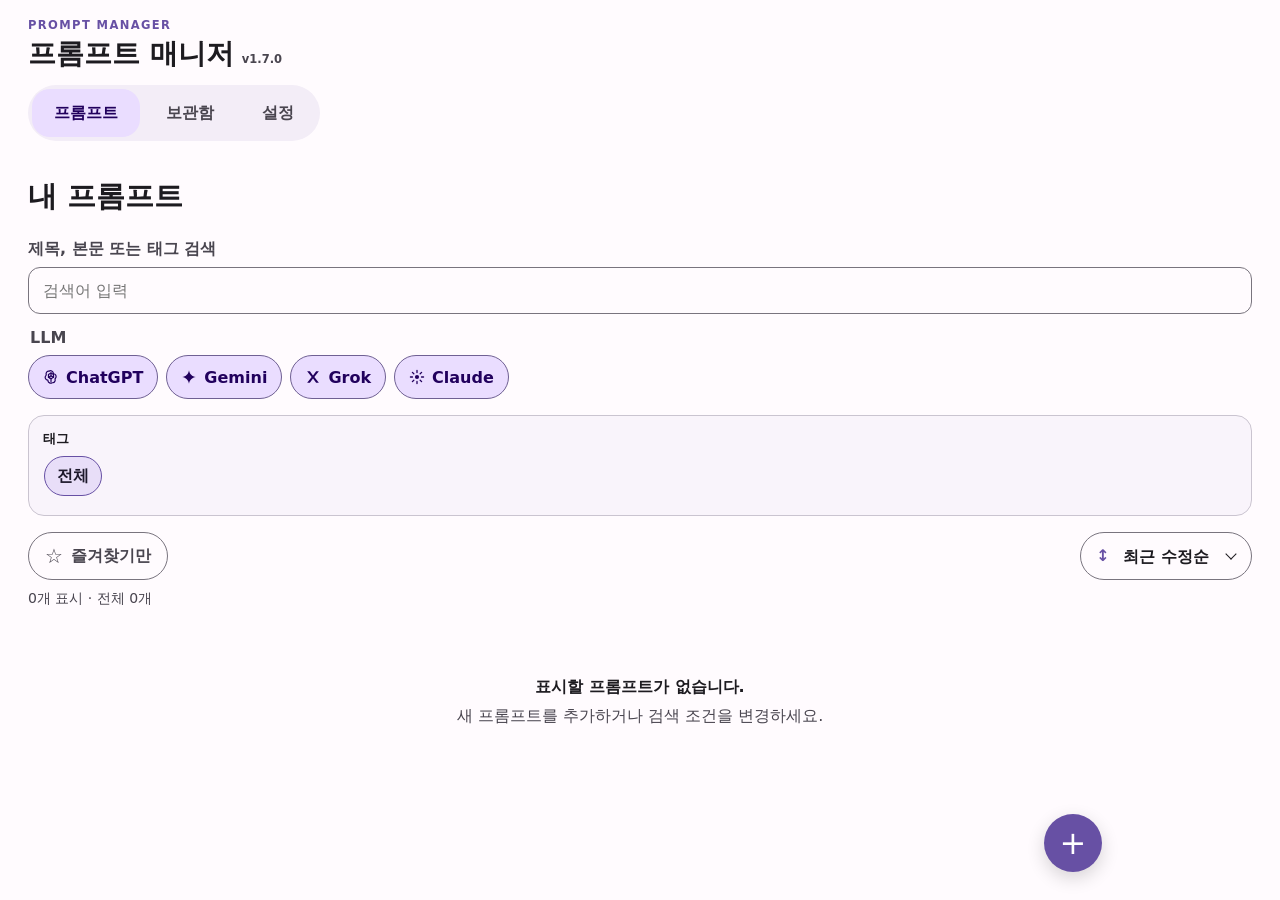
==== commit 55ec4216: "feat: allow 10 prompt images" ====
--- a/index.html
+++ b/index.html
@@ -9,16 +9,16 @@
   <meta name="apple-mobile-web-app-status-bar-style" content="default">
   <meta name="apple-mobile-web-app-title" content="프롬프트 매니저">
   <title>Prompt Manager</title>
-  <link rel="manifest" href="./manifest.webmanifest?v=1.6.0">
+  <link rel="manifest" href="./manifest.webmanifest?v=1.7.0">
   <link rel="icon" href="./icons/icon.svg" type="image/svg+xml">
   <link rel="apple-touch-icon" href="./icons/icon.svg">
-  <link rel="stylesheet" href="./styles.css?v=1.6.0">
-  <link rel="stylesheet" href="./fixes.css?v=1.6.0">
-  <link rel="stylesheet" href="./detail-layout.css?v=1.6.0">
-  <link rel="stylesheet" href="./archive-grouping.css?v=1.6.0" data-archive-grouping-style>
-  <link rel="stylesheet" href="./image-viewer-fit.css?v=1.6.0">
-  <link rel="stylesheet" href="./tag-ui-fixes.css?v=1.6.0">
-  <link rel="stylesheet" href="./favorite-editor-ui.css?v=1.6.0">
+  <link rel="stylesheet" href="./styles.css?v=1.7.0">
+  <link rel="stylesheet" href="./fixes.css?v=1.7.0">
+  <link rel="stylesheet" href="./detail-layout.css?v=1.7.0">
+  <link rel="stylesheet" href="./archive-grouping.css?v=1.7.0" data-archive-grouping-style>
+  <link rel="stylesheet" href="./image-viewer-fit.css?v=1.7.0">
+  <link rel="stylesheet" href="./tag-ui-fixes.css?v=1.7.0">
+  <link rel="stylesheet" href="./favorite-editor-ui.css?v=1.7.0">
 </head>
 <body>
   <div class="app-shell">
@@ -27,7 +27,7 @@
         <p class="eyebrow">Prompt Manager</p>
         <div class="app-title-row">
           <h1>프롬프트 매니저</h1>
-          <span class="app-version-badge" aria-label="앱 버전 1.6.0">v1.6.0</span>
+          <span class="app-version-badge" aria-label="앱 버전 1.7.0">v1.7.0</span>
         </div>
       </div>
       <button id="installButton" class="icon-button hidden" type="button" aria-label="앱 설치" title="앱 설치">↓</button>
@@ -150,7 +150,7 @@
           <section class="card" aria-labelledby="aboutHeading">
             <h3 id="aboutHeading">앱 정보</h3>
             <dl class="info-list">
-              <div><dt>버전</dt><dd>v1.6.0</dd></div>
+              <div><dt>버전</dt><dd>v1.7.0</dd></div>
               <div><dt>지원 LLM</dt><dd id="supportedLlmsValue">ChatGPT · Gemini · Grok · Claude</dd></div>
               <div><dt>네트워크 전송</dt><dd>없음</dd></div>
               <div><dt>데이터 위치</dt><dd>현재 기기 브라우저</dd></div>
@@ -211,13 +211,13 @@
           <div class="image-attachment-header">
             <div>
               <span id="imageAttachmentLabel">이미지 첨부</span>
-              <small id="editorImageCount">0 / 5장</small>
+              <small id="editorImageCount">0 / 10장</small>
             </div>
             <button id="addPromptImagesButton" class="outlined-button compact-button" type="button">이미지 추가</button>
           </div>
           <input id="promptImageInput" class="visually-hidden" type="file" accept="image/*" multiple>
           <div id="editorImageList" class="editor-image-list" aria-live="polite"></div>
-          <p id="editorImageEmpty" class="image-empty-message">이미지를 최대 5장까지 첨부할 수 있습니다.</p>
+          <p id="editorImageEmpty" class="image-empty-message">이미지를 최대 10장까지 첨부할 수 있습니다.</p>
         </section>
       </div>
       <div class="dialog-actions">
@@ -268,14 +268,14 @@
   </dialog>
 
   <div id="snackbar" class="snackbar" role="status" aria-live="polite"></div>
-  <script type="module" src="./update-manager.js?v=1.6.0"></script>
-  <script type="module" src="./app.js?v=1.6.0"></script>
-  <script type="module" src="./card-favorite.js?v=1.6.0"></script>
-  <script type="module" src="./llm-filter.js?v=1.6.0"></script>
-  <script type="module" src="./editor-tools.js?v=1.6.0"></script>
-  <script type="module" src="./navigation.js?v=1.6.0"></script>
-  <script type="module" src="./ui-enhancements.js?v=1.6.0"></script>
-  <script type="module" src="./archive-llm-filter.js?v=1.6.0"></script>
-  <script src="./version-display.js?v=1.6.0"></script>
+  <script type="module" src="./update-manager.js?v=1.7.0"></script>
+  <script type="module" src="./app.js?v=1.7.0"></script>
+  <script type="module" src="./card-favorite.js?v=1.7.0"></script>
+  <script type="module" src="./llm-filter.js?v=1.7.0"></script>
+  <script type="module" src="./editor-tools.js?v=1.7.0"></script>
+  <script type="module" src="./navigation.js?v=1.7.0"></script>
+  <script type="module" src="./ui-enhancements.js?v=1.7.0"></script>
+  <script type="module" src="./archive-llm-filter.js?v=1.7.0"></script>
+  <script src="./version-display.js?v=1.7.0"></script>
 </body>
 </html>
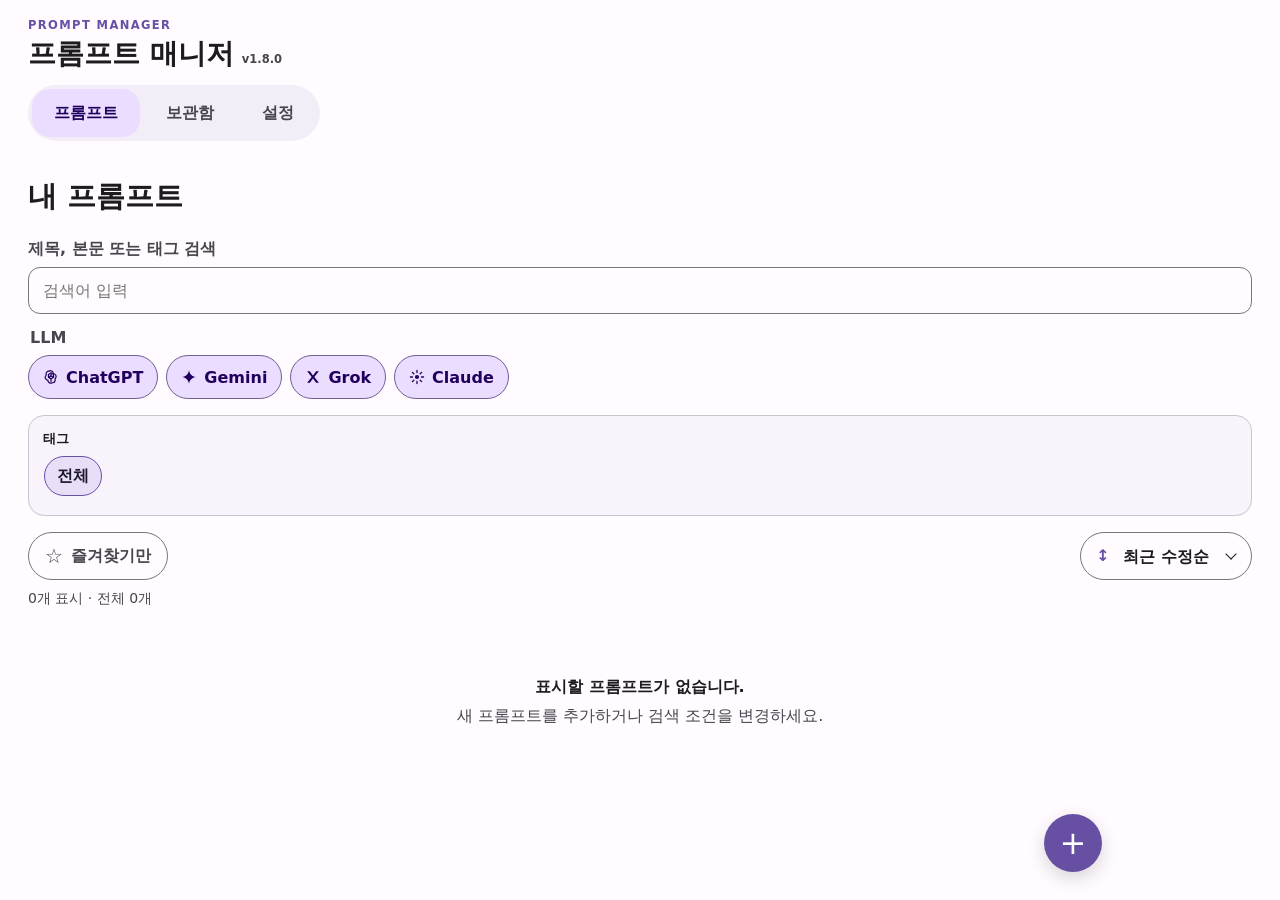
==== commit 4836f144: "feat: allow 12 prompt images" ====
--- a/index.html
+++ b/index.html
@@ -9,16 +9,16 @@
   <meta name="apple-mobile-web-app-status-bar-style" content="default">
   <meta name="apple-mobile-web-app-title" content="프롬프트 매니저">
   <title>Prompt Manager</title>
-  <link rel="manifest" href="./manifest.webmanifest?v=1.7.0">
+  <link rel="manifest" href="./manifest.webmanifest?v=1.8.0">
   <link rel="icon" href="./icons/icon.svg" type="image/svg+xml">
   <link rel="apple-touch-icon" href="./icons/icon.svg">
-  <link rel="stylesheet" href="./styles.css?v=1.7.0">
-  <link rel="stylesheet" href="./fixes.css?v=1.7.0">
-  <link rel="stylesheet" href="./detail-layout.css?v=1.7.0">
-  <link rel="stylesheet" href="./archive-grouping.css?v=1.7.0" data-archive-grouping-style>
-  <link rel="stylesheet" href="./image-viewer-fit.css?v=1.7.0">
-  <link rel="stylesheet" href="./tag-ui-fixes.css?v=1.7.0">
-  <link rel="stylesheet" href="./favorite-editor-ui.css?v=1.7.0">
+  <link rel="stylesheet" href="./styles.css?v=1.8.0">
+  <link rel="stylesheet" href="./fixes.css?v=1.8.0">
+  <link rel="stylesheet" href="./detail-layout.css?v=1.8.0">
+  <link rel="stylesheet" href="./archive-grouping.css?v=1.8.0" data-archive-grouping-style>
+  <link rel="stylesheet" href="./image-viewer-fit.css?v=1.8.0">
+  <link rel="stylesheet" href="./tag-ui-fixes.css?v=1.8.0">
+  <link rel="stylesheet" href="./favorite-editor-ui.css?v=1.8.0">
 </head>
 <body>
   <div class="app-shell">
@@ -27,7 +27,7 @@
         <p class="eyebrow">Prompt Manager</p>
         <div class="app-title-row">
           <h1>프롬프트 매니저</h1>
-          <span class="app-version-badge" aria-label="앱 버전 1.7.0">v1.7.0</span>
+          <span class="app-version-badge" aria-label="앱 버전 1.8.0">v1.8.0</span>
         </div>
       </div>
       <button id="installButton" class="icon-button hidden" type="button" aria-label="앱 설치" title="앱 설치">↓</button>
@@ -150,7 +150,7 @@
           <section class="card" aria-labelledby="aboutHeading">
             <h3 id="aboutHeading">앱 정보</h3>
             <dl class="info-list">
-              <div><dt>버전</dt><dd>v1.7.0</dd></div>
+              <div><dt>버전</dt><dd>v1.8.0</dd></div>
               <div><dt>지원 LLM</dt><dd id="supportedLlmsValue">ChatGPT · Gemini · Grok · Claude</dd></div>
               <div><dt>네트워크 전송</dt><dd>없음</dd></div>
               <div><dt>데이터 위치</dt><dd>현재 기기 브라우저</dd></div>
@@ -211,13 +211,13 @@
           <div class="image-attachment-header">
             <div>
               <span id="imageAttachmentLabel">이미지 첨부</span>
-              <small id="editorImageCount">0 / 10장</small>
+              <small id="editorImageCount">0 / 12장</small>
             </div>
             <button id="addPromptImagesButton" class="outlined-button compact-button" type="button">이미지 추가</button>
           </div>
           <input id="promptImageInput" class="visually-hidden" type="file" accept="image/*" multiple>
           <div id="editorImageList" class="editor-image-list" aria-live="polite"></div>
-          <p id="editorImageEmpty" class="image-empty-message">이미지를 최대 10장까지 첨부할 수 있습니다.</p>
+          <p id="editorImageEmpty" class="image-empty-message">이미지를 최대 12장까지 첨부할 수 있습니다.</p>
         </section>
       </div>
       <div class="dialog-actions">
@@ -268,14 +268,14 @@
   </dialog>
 
   <div id="snackbar" class="snackbar" role="status" aria-live="polite"></div>
-  <script type="module" src="./update-manager.js?v=1.7.0"></script>
-  <script type="module" src="./app.js?v=1.7.0"></script>
-  <script type="module" src="./card-favorite.js?v=1.7.0"></script>
-  <script type="module" src="./llm-filter.js?v=1.7.0"></script>
-  <script type="module" src="./editor-tools.js?v=1.7.0"></script>
-  <script type="module" src="./navigation.js?v=1.7.0"></script>
-  <script type="module" src="./ui-enhancements.js?v=1.7.0"></script>
-  <script type="module" src="./archive-llm-filter.js?v=1.7.0"></script>
-  <script src="./version-display.js?v=1.7.0"></script>
+  <script type="module" src="./update-manager.js?v=1.8.0"></script>
+  <script type="module" src="./app.js?v=1.8.0"></script>
+  <script type="module" src="./card-favorite.js?v=1.8.0"></script>
+  <script type="module" src="./llm-filter.js?v=1.8.0"></script>
+  <script type="module" src="./editor-tools.js?v=1.8.0"></script>
+  <script type="module" src="./navigation.js?v=1.8.0"></script>
+  <script type="module" src="./ui-enhancements.js?v=1.8.0"></script>
+  <script type="module" src="./archive-llm-filter.js?v=1.8.0"></script>
+  <script src="./version-display.js?v=1.8.0"></script>
 </body>
 </html>
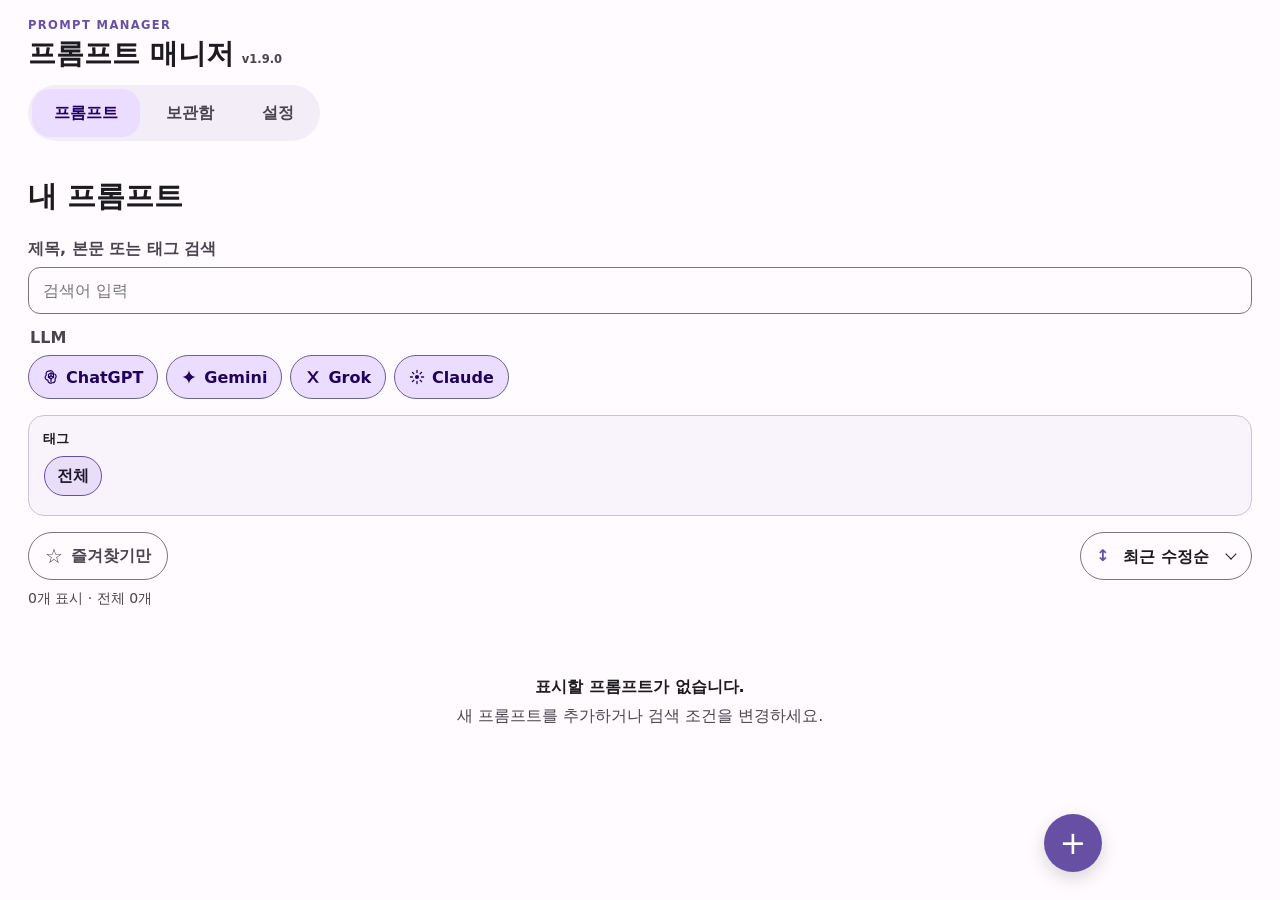
==== commit 266da189: "feat: allow 20 prompt images" ====
--- a/index.html
+++ b/index.html
@@ -9,16 +9,16 @@
   <meta name="apple-mobile-web-app-status-bar-style" content="default">
   <meta name="apple-mobile-web-app-title" content="프롬프트 매니저">
   <title>Prompt Manager</title>
-  <link rel="manifest" href="./manifest.webmanifest?v=1.8.0">
+  <link rel="manifest" href="./manifest.webmanifest?v=1.9.0">
   <link rel="icon" href="./icons/icon.svg" type="image/svg+xml">
   <link rel="apple-touch-icon" href="./icons/icon.svg">
-  <link rel="stylesheet" href="./styles.css?v=1.8.0">
-  <link rel="stylesheet" href="./fixes.css?v=1.8.0">
-  <link rel="stylesheet" href="./detail-layout.css?v=1.8.0">
-  <link rel="stylesheet" href="./archive-grouping.css?v=1.8.0" data-archive-grouping-style>
-  <link rel="stylesheet" href="./image-viewer-fit.css?v=1.8.0">
-  <link rel="stylesheet" href="./tag-ui-fixes.css?v=1.8.0">
-  <link rel="stylesheet" href="./favorite-editor-ui.css?v=1.8.0">
+  <link rel="stylesheet" href="./styles.css?v=1.9.0">
+  <link rel="stylesheet" href="./fixes.css?v=1.9.0">
+  <link rel="stylesheet" href="./detail-layout.css?v=1.9.0">
+  <link rel="stylesheet" href="./archive-grouping.css?v=1.9.0" data-archive-grouping-style>
+  <link rel="stylesheet" href="./image-viewer-fit.css?v=1.9.0">
+  <link rel="stylesheet" href="./tag-ui-fixes.css?v=1.9.0">
+  <link rel="stylesheet" href="./favorite-editor-ui.css?v=1.9.0">
 </head>
 <body>
   <div class="app-shell">
@@ -27,7 +27,7 @@
         <p class="eyebrow">Prompt Manager</p>
         <div class="app-title-row">
           <h1>프롬프트 매니저</h1>
-          <span class="app-version-badge" aria-label="앱 버전 1.8.0">v1.8.0</span>
+          <span class="app-version-badge" aria-label="앱 버전 1.9.0">v1.9.0</span>
         </div>
       </div>
       <button id="installButton" class="icon-button hidden" type="button" aria-label="앱 설치" title="앱 설치">↓</button>
@@ -150,7 +150,7 @@
           <section class="card" aria-labelledby="aboutHeading">
             <h3 id="aboutHeading">앱 정보</h3>
             <dl class="info-list">
-              <div><dt>버전</dt><dd>v1.8.0</dd></div>
+              <div><dt>버전</dt><dd>v1.9.0</dd></div>
               <div><dt>지원 LLM</dt><dd id="supportedLlmsValue">ChatGPT · Gemini · Grok · Claude</dd></div>
               <div><dt>네트워크 전송</dt><dd>없음</dd></div>
               <div><dt>데이터 위치</dt><dd>현재 기기 브라우저</dd></div>
@@ -211,13 +211,13 @@
           <div class="image-attachment-header">
             <div>
               <span id="imageAttachmentLabel">이미지 첨부</span>
-              <small id="editorImageCount">0 / 12장</small>
+              <small id="editorImageCount">0 / 20장</small>
             </div>
             <button id="addPromptImagesButton" class="outlined-button compact-button" type="button">이미지 추가</button>
           </div>
           <input id="promptImageInput" class="visually-hidden" type="file" accept="image/*" multiple>
           <div id="editorImageList" class="editor-image-list" aria-live="polite"></div>
-          <p id="editorImageEmpty" class="image-empty-message">이미지를 최대 12장까지 첨부할 수 있습니다.</p>
+          <p id="editorImageEmpty" class="image-empty-message">이미지를 최대 20장까지 첨부할 수 있습니다.</p>
         </section>
       </div>
       <div class="dialog-actions">
@@ -268,14 +268,14 @@
   </dialog>
 
   <div id="snackbar" class="snackbar" role="status" aria-live="polite"></div>
-  <script type="module" src="./update-manager.js?v=1.8.0"></script>
-  <script type="module" src="./app.js?v=1.8.0"></script>
-  <script type="module" src="./card-favorite.js?v=1.8.0"></script>
-  <script type="module" src="./llm-filter.js?v=1.8.0"></script>
-  <script type="module" src="./editor-tools.js?v=1.8.0"></script>
-  <script type="module" src="./navigation.js?v=1.8.0"></script>
-  <script type="module" src="./ui-enhancements.js?v=1.8.0"></script>
-  <script type="module" src="./archive-llm-filter.js?v=1.8.0"></script>
-  <script src="./version-display.js?v=1.8.0"></script>
+  <script type="module" src="./update-manager.js?v=1.9.0"></script>
+  <script type="module" src="./app.js?v=1.9.0"></script>
+  <script type="module" src="./card-favorite.js?v=1.9.0"></script>
+  <script type="module" src="./llm-filter.js?v=1.9.0"></script>
+  <script type="module" src="./editor-tools.js?v=1.9.0"></script>
+  <script type="module" src="./navigation.js?v=1.9.0"></script>
+  <script type="module" src="./ui-enhancements.js?v=1.9.0"></script>
+  <script type="module" src="./archive-llm-filter.js?v=1.9.0"></script>
+  <script src="./version-display.js?v=1.9.0"></script>
 </body>
 </html>
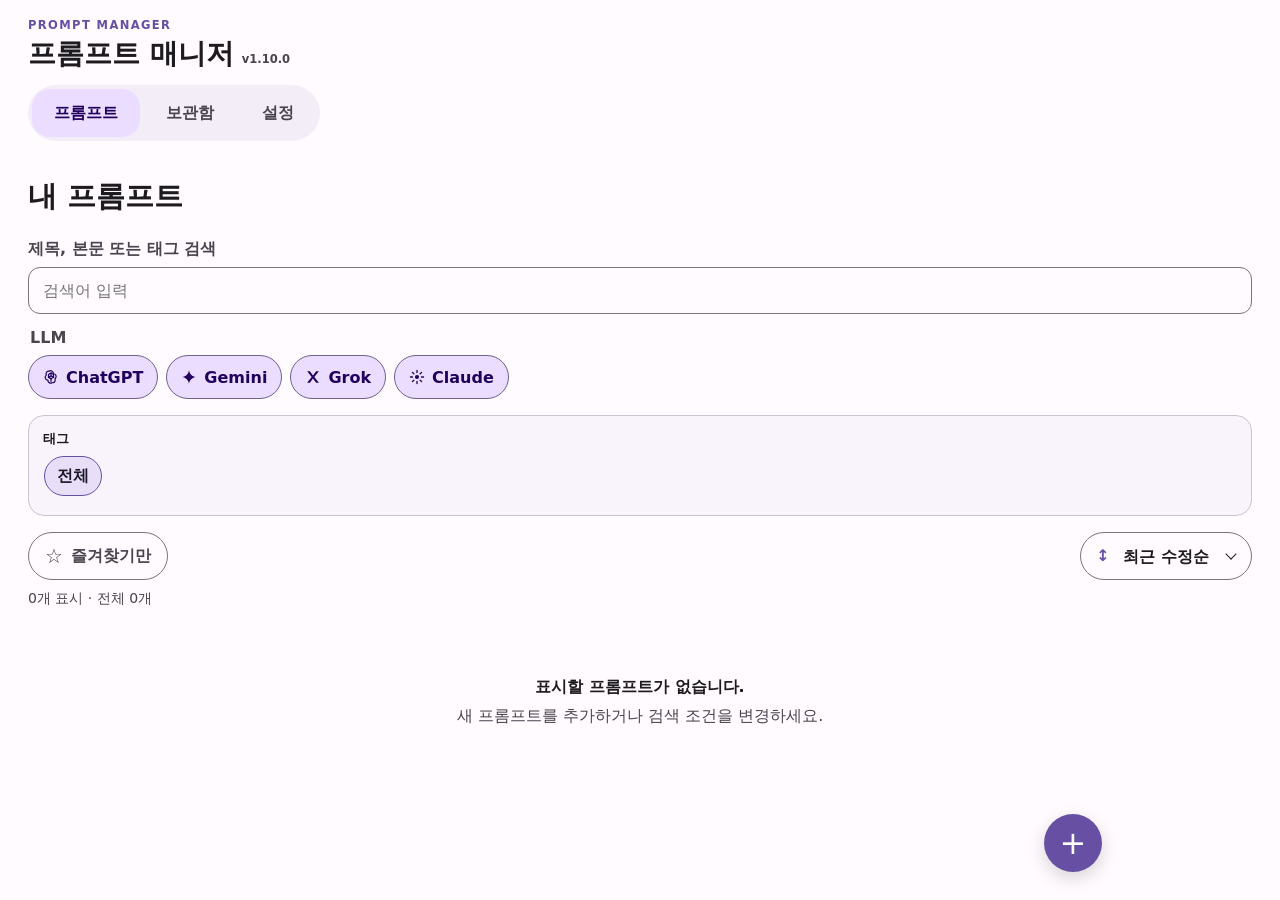
==== commit bc8b7405: "feat: improve prompt editor image interactions" ====
--- a/index.html
+++ b/index.html
@@ -9,16 +9,16 @@
   <meta name="apple-mobile-web-app-status-bar-style" content="default">
   <meta name="apple-mobile-web-app-title" content="프롬프트 매니저">
   <title>Prompt Manager</title>
-  <link rel="manifest" href="./manifest.webmanifest?v=1.9.0">
+  <link rel="manifest" href="./manifest.webmanifest?v=1.10.0">
   <link rel="icon" href="./icons/icon.svg" type="image/svg+xml">
   <link rel="apple-touch-icon" href="./icons/icon.svg">
-  <link rel="stylesheet" href="./styles.css?v=1.9.0">
-  <link rel="stylesheet" href="./fixes.css?v=1.9.0">
-  <link rel="stylesheet" href="./detail-layout.css?v=1.9.0">
-  <link rel="stylesheet" href="./archive-grouping.css?v=1.9.0" data-archive-grouping-style>
-  <link rel="stylesheet" href="./image-viewer-fit.css?v=1.9.0">
-  <link rel="stylesheet" href="./tag-ui-fixes.css?v=1.9.0">
-  <link rel="stylesheet" href="./favorite-editor-ui.css?v=1.9.0">
+  <link rel="stylesheet" href="./styles.css?v=1.10.0">
+  <link rel="stylesheet" href="./fixes.css?v=1.10.0">
+  <link rel="stylesheet" href="./detail-layout.css?v=1.10.0">
+  <link rel="stylesheet" href="./archive-grouping.css?v=1.10.0" data-archive-grouping-style>
+  <link rel="stylesheet" href="./image-viewer-fit.css?v=1.10.0">
+  <link rel="stylesheet" href="./tag-ui-fixes.css?v=1.10.0">
+  <link rel="stylesheet" href="./favorite-editor-ui.css?v=1.10.0">
 </head>
 <body>
   <div class="app-shell">
@@ -27,7 +27,7 @@
         <p class="eyebrow">Prompt Manager</p>
         <div class="app-title-row">
           <h1>프롬프트 매니저</h1>
-          <span class="app-version-badge" aria-label="앱 버전 1.9.0">v1.9.0</span>
+          <span class="app-version-badge" aria-label="앱 버전 1.10.0">v1.10.0</span>
         </div>
       </div>
       <button id="installButton" class="icon-button hidden" type="button" aria-label="앱 설치" title="앱 설치">↓</button>
@@ -150,7 +150,7 @@
           <section class="card" aria-labelledby="aboutHeading">
             <h3 id="aboutHeading">앱 정보</h3>
             <dl class="info-list">
-              <div><dt>버전</dt><dd>v1.9.0</dd></div>
+              <div><dt>버전</dt><dd>v1.10.0</dd></div>
               <div><dt>지원 LLM</dt><dd id="supportedLlmsValue">ChatGPT · Gemini · Grok · Claude</dd></div>
               <div><dt>네트워크 전송</dt><dd>없음</dd></div>
               <div><dt>데이터 위치</dt><dd>현재 기기 브라우저</dd></div>
@@ -212,6 +212,7 @@
             <div>
               <span id="imageAttachmentLabel">이미지 첨부</span>
               <small id="editorImageCount">0 / 20장</small>
+              <small class="image-attachment-hint">드래그로 순서 변경 · 눌러 상세 보기</small>
             </div>
             <button id="addPromptImagesButton" class="outlined-button compact-button" type="button">이미지 추가</button>
           </div>
@@ -268,14 +269,14 @@
   </dialog>
 
   <div id="snackbar" class="snackbar" role="status" aria-live="polite"></div>
-  <script type="module" src="./update-manager.js?v=1.9.0"></script>
-  <script type="module" src="./app.js?v=1.9.0"></script>
-  <script type="module" src="./card-favorite.js?v=1.9.0"></script>
-  <script type="module" src="./llm-filter.js?v=1.9.0"></script>
-  <script type="module" src="./editor-tools.js?v=1.9.0"></script>
-  <script type="module" src="./navigation.js?v=1.9.0"></script>
-  <script type="module" src="./ui-enhancements.js?v=1.9.0"></script>
-  <script type="module" src="./archive-llm-filter.js?v=1.9.0"></script>
-  <script src="./version-display.js?v=1.9.0"></script>
+  <script type="module" src="./update-manager.js?v=1.10.0"></script>
+  <script type="module" src="./app.js?v=1.10.0"></script>
+  <script type="module" src="./card-favorite.js?v=1.10.0"></script>
+  <script type="module" src="./llm-filter.js?v=1.10.0"></script>
+  <script type="module" src="./editor-tools.js?v=1.10.0"></script>
+  <script type="module" src="./navigation.js?v=1.10.0"></script>
+  <script type="module" src="./ui-enhancements.js?v=1.10.0"></script>
+  <script type="module" src="./archive-llm-filter.js?v=1.10.0"></script>
+  <script src="./version-display.js?v=1.10.0"></script>
 </body>
 </html>
--- a/fixes.css
+++ b/fixes.css
@@ -590,3 +590,73 @@
     min-height: 96px;
   }
 }
+
+
+/* v1.10.0 editor image ordering and preview */
+.image-attachment-hint {
+  font-size: .75rem;
+  font-weight: 500;
+}
+
+.editor-image-item {
+  cursor: grab;
+  transition: opacity .12s ease, transform .12s ease, box-shadow .12s ease;
+}
+
+.editor-image-item.dragging {
+  opacity: .55;
+  transform: scale(.97);
+}
+
+.editor-image-item.drop-before {
+  box-shadow: inset 4px 0 0 var(--primary);
+}
+
+.editor-image-item.drop-after {
+  box-shadow: inset -4px 0 0 var(--primary);
+}
+
+.editor-image-preview {
+  display: block;
+  width: 100%;
+  height: 100%;
+  min-height: 0;
+  padding: 0;
+  overflow: hidden;
+  border: 0;
+  border-radius: 0;
+  background: transparent;
+  cursor: zoom-in;
+}
+
+.editor-image-drag-handle {
+  position: absolute;
+  left: 4px;
+  bottom: 4px;
+  z-index: 3;
+  display: inline-grid;
+  place-items: center;
+  width: 34px;
+  min-width: 34px;
+  height: 34px;
+  min-height: 34px;
+  padding: 0;
+  border: 0;
+  border-radius: 50%;
+  background: rgba(0, 0, 0, .68);
+  color: #fff;
+  cursor: grab;
+  font-size: 1.25rem;
+  line-height: 1;
+  touch-action: none;
+  user-select: none;
+  -webkit-user-select: none;
+}
+
+.editor-image-drag-handle:active {
+  cursor: grabbing;
+}
+
+.remove-image-button {
+  z-index: 3;
+}
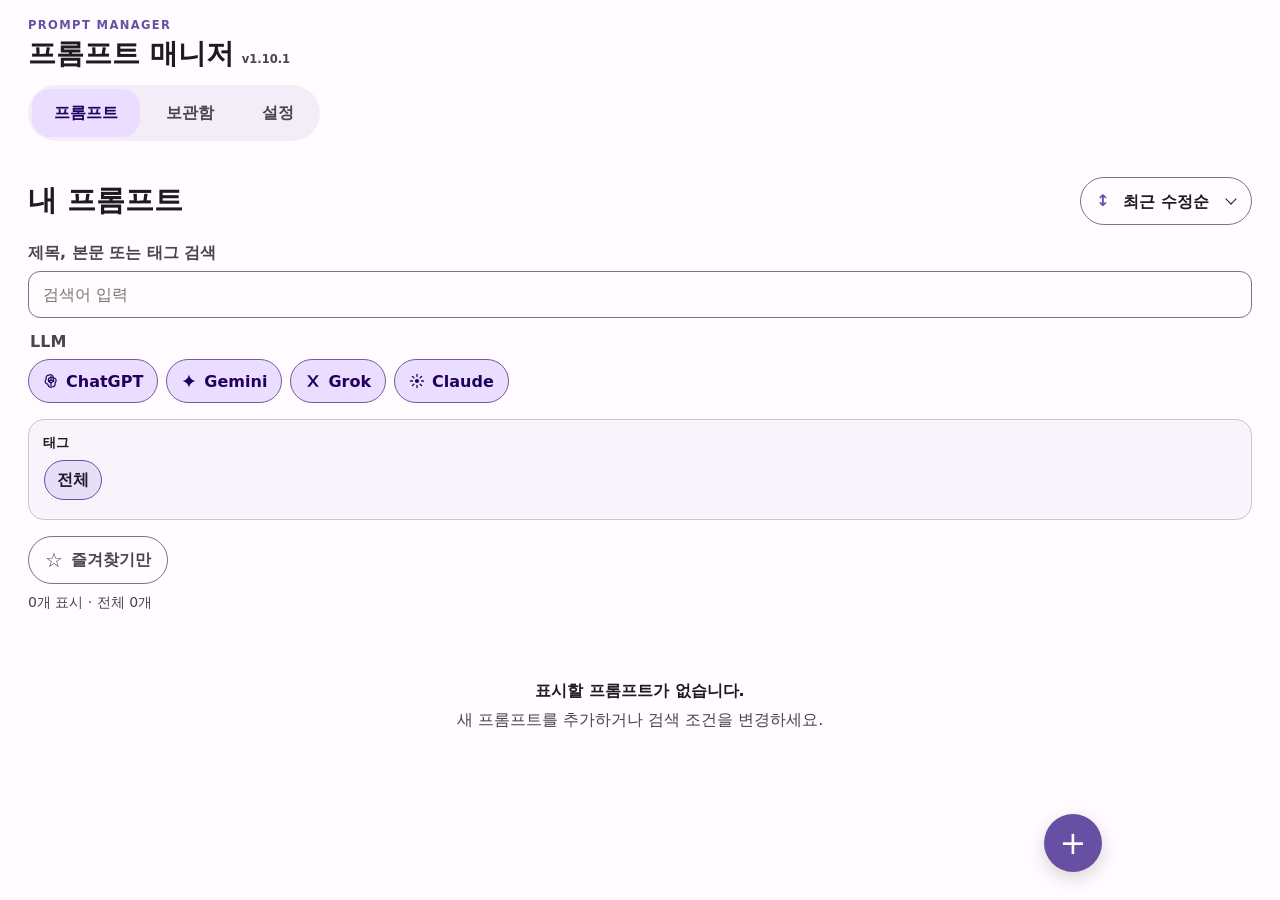
==== commit aa85b829: "fix: auto-hide image viewer caption" ====
--- a/index.html
+++ b/index.html
@@ -9,16 +9,16 @@
   <meta name="apple-mobile-web-app-status-bar-style" content="default">
   <meta name="apple-mobile-web-app-title" content="프롬프트 매니저">
   <title>Prompt Manager</title>
-  <link rel="manifest" href="./manifest.webmanifest?v=1.10.0">
+  <link rel="manifest" href="./manifest.webmanifest?v=1.10.1">
   <link rel="icon" href="./icons/icon.svg" type="image/svg+xml">
   <link rel="apple-touch-icon" href="./icons/icon.svg">
-  <link rel="stylesheet" href="./styles.css?v=1.10.0">
-  <link rel="stylesheet" href="./fixes.css?v=1.10.0">
-  <link rel="stylesheet" href="./detail-layout.css?v=1.10.0">
-  <link rel="stylesheet" href="./archive-grouping.css?v=1.10.0" data-archive-grouping-style>
-  <link rel="stylesheet" href="./image-viewer-fit.css?v=1.10.0">
-  <link rel="stylesheet" href="./tag-ui-fixes.css?v=1.10.0">
-  <link rel="stylesheet" href="./favorite-editor-ui.css?v=1.10.0">
+  <link rel="stylesheet" href="./styles.css?v=1.10.1">
+  <link rel="stylesheet" href="./fixes.css?v=1.10.1">
+  <link rel="stylesheet" href="./detail-layout.css?v=1.10.1">
+  <link rel="stylesheet" href="./archive-grouping.css?v=1.10.1" data-archive-grouping-style>
+  <link rel="stylesheet" href="./image-viewer-fit.css?v=1.10.1">
+  <link rel="stylesheet" href="./tag-ui-fixes.css?v=1.10.1">
+  <link rel="stylesheet" href="./favorite-editor-ui.css?v=1.10.1">
 </head>
 <body>
   <div class="app-shell">
@@ -27,7 +27,7 @@
         <p class="eyebrow">Prompt Manager</p>
         <div class="app-title-row">
           <h1>프롬프트 매니저</h1>
-          <span class="app-version-badge" aria-label="앱 버전 1.10.0">v1.10.0</span>
+          <span class="app-version-badge" aria-label="앱 버전 1.10.1">v1.10.1</span>
         </div>
       </div>
       <button id="installButton" class="icon-button hidden" type="button" aria-label="앱 설치" title="앱 설치">↓</button>
@@ -150,7 +150,7 @@
           <section class="card" aria-labelledby="aboutHeading">
             <h3 id="aboutHeading">앱 정보</h3>
             <dl class="info-list">
-              <div><dt>버전</dt><dd>v1.10.0</dd></div>
+              <div><dt>버전</dt><dd>v1.10.1</dd></div>
               <div><dt>지원 LLM</dt><dd id="supportedLlmsValue">ChatGPT · Gemini · Grok · Claude</dd></div>
               <div><dt>네트워크 전송</dt><dd>없음</dd></div>
               <div><dt>데이터 위치</dt><dd>현재 기기 브라우저</dd></div>
@@ -265,18 +265,18 @@
     <div id="imageViewerStage" class="image-viewer-stage">
       <img id="imageViewerImage" alt="">
     </div>
-    <p id="imageViewerCaption" class="image-viewer-caption"></p>
+    <p id="imageViewerCaption" class="image-viewer-caption" aria-hidden="true"></p>
   </dialog>
 
   <div id="snackbar" class="snackbar" role="status" aria-live="polite"></div>
-  <script type="module" src="./update-manager.js?v=1.10.0"></script>
-  <script type="module" src="./app.js?v=1.10.0"></script>
-  <script type="module" src="./card-favorite.js?v=1.10.0"></script>
-  <script type="module" src="./llm-filter.js?v=1.10.0"></script>
-  <script type="module" src="./editor-tools.js?v=1.10.0"></script>
-  <script type="module" src="./navigation.js?v=1.10.0"></script>
-  <script type="module" src="./ui-enhancements.js?v=1.10.0"></script>
-  <script type="module" src="./archive-llm-filter.js?v=1.10.0"></script>
-  <script src="./version-display.js?v=1.10.0"></script>
+  <script type="module" src="./update-manager.js?v=1.10.1"></script>
+  <script type="module" src="./app.js?v=1.10.1"></script>
+  <script type="module" src="./card-favorite.js?v=1.10.1"></script>
+  <script type="module" src="./llm-filter.js?v=1.10.1"></script>
+  <script type="module" src="./editor-tools.js?v=1.10.1"></script>
+  <script type="module" src="./navigation.js?v=1.10.1"></script>
+  <script type="module" src="./ui-enhancements.js?v=1.10.1"></script>
+  <script type="module" src="./archive-llm-filter.js?v=1.10.1"></script>
+  <script src="./version-display.js?v=1.10.1"></script>
 </body>
 </html>
--- a/fixes.css
+++ b/fixes.css
@@ -545,6 +545,28 @@
   text-align: center;
   text-overflow: ellipsis;
   white-space: nowrap;
+  opacity: 0;
+  visibility: hidden;
+  pointer-events: none;
+  transition: opacity .24s ease, visibility 0s linear .24s;
+}
+
+.image-viewer-caption.is-visible {
+  opacity: 1;
+  visibility: visible;
+  transition-delay: 0s;
+}
+
+.image-viewer-dialog[data-viewer-zoomed="true"] .image-viewer-caption {
+  opacity: 0;
+  visibility: hidden;
+  transition: none;
+}
+
+@media (prefers-reduced-motion: reduce) {
+  .image-viewer-caption {
+    transition: none;
+  }
 }
 
 .prompt-card[hidden] {
